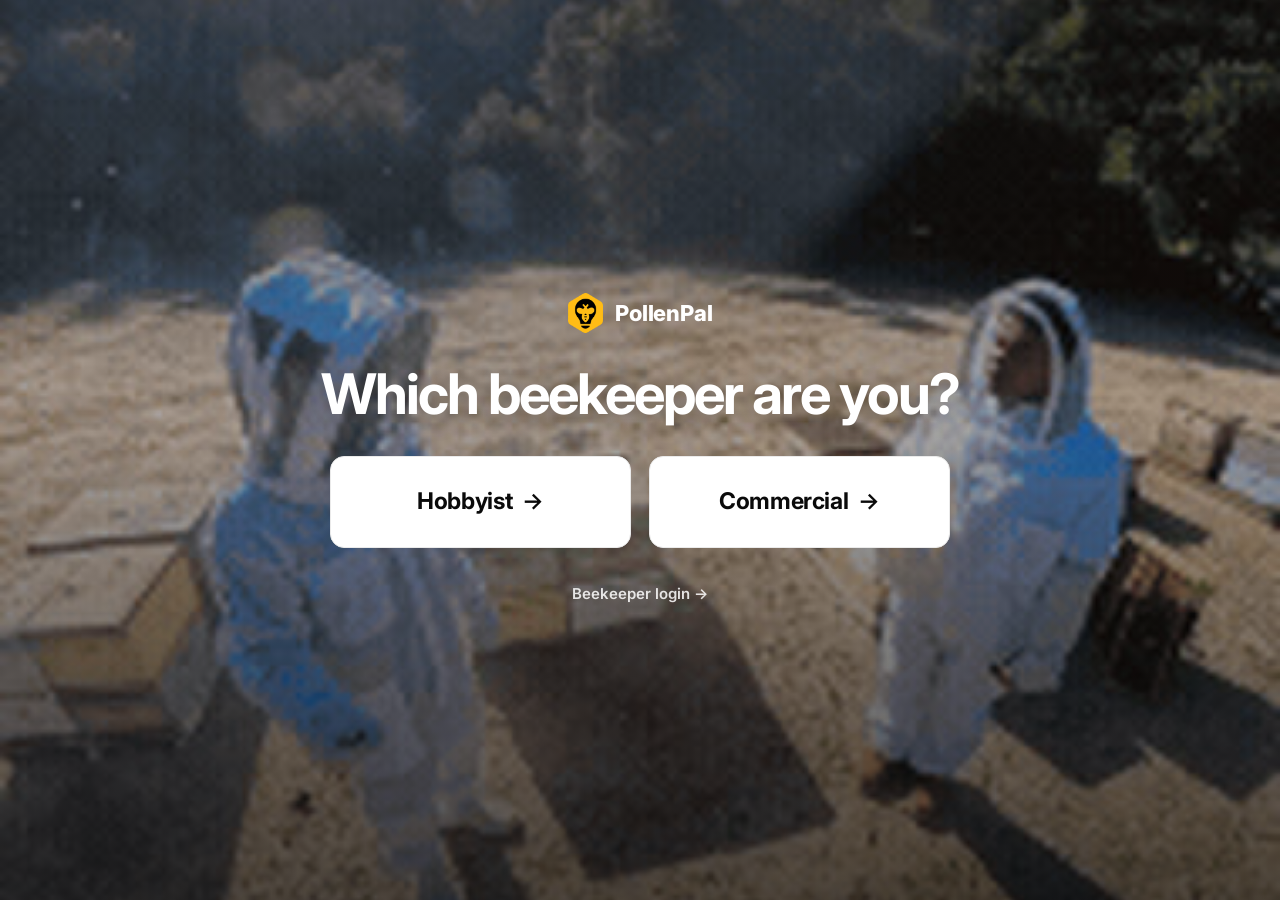
==== index.html @ 344240ad "Gate down to bare choices; commercial messaging pass; real v3 logo Gate (/): doors are now just Hobb" ====
<!DOCTYPE html>
<html lang="en">
<head>
  <meta charset="UTF-8">
  <meta name="viewport" content="width=device-width, initial-scale=1">
  <script>
    // Commercial content moved to /commercial; forward stale deep links.
    (function () {
      var moved = ['problem', 'how', 'advantage', 'traction', 'roadmap', 'founders', 'pilot', 'newsletter'];
      var h = location.hash.replace('#', '');
      if (moved.indexOf(h) !== -1) location.replace('/commercial#' + h);
    })();
  </script>
  <!-- Google Tag Manager -->
  <script>(function(w,d,s,l,i){w[l]=w[l]||[];w[l].push({'gtm.start':
  new Date().getTime(),event:'gtm.js'});var f=d.getElementsByTagName(s)[0],
  j=d.createElement(s),dl=l!='dataLayer'?'&l='+l:'';j.async=true;j.src=
  'https://www.googletagmanager.com/gtm.js?id='+i+dl;f.parentNode.insertBefore(j,f);
  })(window,document,'script','dataLayer','GTM-TK6LX9R4');</script>
  <!-- End Google Tag Manager -->
  <!-- Google Analytics 4 (gtag.js): base install in code; GTM reserved for ad pixels -->
  <script async src="https://www.googletagmanager.com/gtag/js?id=G-2QSK1ZT47P"></script>
  <script>
    window.dataLayer = window.dataLayer || [];
    function gtag(){dataLayer.push(arguments);}
    gtag('js', new Date());
    gtag('config', 'G-2QSK1ZT47P');
  </script>
  <!-- End Google Analytics 4 -->
  <title>PollenPal · Every bee. Every hive. Every day.</title>
  <meta name="description" content="PollenPal builds hive intelligence for beekeepers. AI camera hardware and a full monitoring suite for commercial operations, and a simple inspection app for hobbyists.">
  <meta property="og:title" content="PollenPal · Every bee. Every hive. Every day.">
  <meta property="og:description" content="Hive intelligence for beekeepers. Camera hardware and monitoring for commercial operations, and a simple inspection app for hobbyists.">
  <meta property="og:image" content="/images/hero-poster.jpg">
  <link rel="icon" href="/images/logo-icon.png">
  <link rel="preconnect" href="https://fonts.googleapis.com">
  <link rel="preconnect" href="https://fonts.gstatic.com" crossorigin>
  <link href="https://fonts.googleapis.com/css2?family=Inter:wght@400;500;600;700;800&family=Instrument+Serif&display=swap" rel="stylesheet">
  <link rel="stylesheet" href="/styles.css">
</head>
<body class="gate-page">
<!-- Google Tag Manager (noscript) -->
<noscript><iframe src="https://www.googletagmanager.com/ns.html?id=GTM-TK6LX9R4"
height="0" width="0" style="display:none;visibility:hidden"></iframe></noscript>
<!-- End Google Tag Manager (noscript) -->

<video class="gate-bg" autoplay muted loop playsinline poster="/images/hero-poster.jpg" preload="auto" aria-hidden="true">
  <source src="/images/hero.mp4" type="video/mp4">
</video>
<div class="gate-scrim" aria-hidden="true"></div>

<main class="gate">
  <div class="gate-brand"><img src="/images/logo-icon.png" alt="">PollenPal</div>
  <h1>Which beekeeper are you?</h1>

  <div class="gate-doors">
    <a class="gate-door" href="/hobbyist">Hobbyist <span class="gate-door-arrow">→</span></a>
    <a class="gate-door" href="/commercial">Commercial <span class="gate-door-arrow">→</span></a>
  </div>

  <a class="gate-login" href="https://app.pollenpal.com">Beekeeper login →</a>
</main>

</body>
</html>
---- styles.css ----
/* ============================================================
   PollenPal: shared stylesheet
   Tokens defined once here; reused across every page.
============================================================ */

:root {
  --gold: #E8A43A;
  --gold-dark: #C2851A;
  --cream: #FFECB7;
  --cream-soft: #FFF8E7;
  --ink: #0A0A0A;
  --ink-soft: #3A3A3A;
  --muted: #6B6B6B;
  --line: #EAEAEA;
  --bg: #FFFFFF;
  --success: #1F8A3B;
  --alert: #E04A3A;
  --radius: 8px;
  --radius-lg: 14px;
  --wrap: 1240px;
  --gutter: 32px;
}

*, *::before, *::after { margin: 0; padding: 0; box-sizing: border-box; }

html { scroll-behavior: smooth; -webkit-text-size-adjust: 100%; }

body {
  background: var(--bg);
  color: var(--ink);
  font-family: 'Inter', -apple-system, BlinkMacSystemFont, 'Segoe UI', Roboto, sans-serif;
  font-size: 17px;
  line-height: 1.65;
  -webkit-font-smoothing: antialiased;
  -moz-osx-font-smoothing: grayscale;
  /* Custom bee cursor: stylized stripes + wings, brand palette */
  cursor: url("data:image/svg+xml;utf8,<svg xmlns='http://www.w3.org/2000/svg' width='32' height='32' viewBox='0 0 32 32'><ellipse cx='12.5' cy='10' rx='5.5' ry='3.5' fill='%23ffffff' fill-opacity='0.92' stroke='%230A0A0A' stroke-width='1.2'/><ellipse cx='19.5' cy='10' rx='5.5' ry='3.5' fill='%23ffffff' fill-opacity='0.92' stroke='%230A0A0A' stroke-width='1.2'/><ellipse cx='16' cy='19' rx='8.5' ry='6' fill='%23E8A43A' stroke='%230A0A0A' stroke-width='1.6'/><rect x='12.6' y='13.5' width='1.8' height='11' fill='%230A0A0A'/><rect x='16.1' y='13.5' width='1.8' height='11' fill='%230A0A0A'/><rect x='19.6' y='14.5' width='1.8' height='9' fill='%230A0A0A'/></svg>") 16 18, auto;
}

img, video, svg { max-width: 100%; display: block; }
a { color: inherit; text-decoration: none; }
button { font: inherit; cursor: pointer; }

.wrap { max-width: var(--wrap); margin: 0 auto; padding: 0 var(--gutter); }
.wrap-narrow { max-width: 880px; margin: 0 auto; padding: 0 var(--gutter); }

.section { padding: 120px 0; }
.section-tight { padding: 96px 0; }
/* When a .section directly follows the hero, collapse its top padding
   so the gap between hero and first content section reads as one rhythm
   not two stacked. */
.hero + .section { padding-top: 64px; }
.bg-cream { background: var(--cream-soft); }
.bg-ink { background: var(--ink); color: #fff; }

/* ===== TYPOGRAPHY ===== */
h1, h2, h3, h4 {
  font-family: inherit;
  font-weight: 700;
  letter-spacing: -0.025em;
  line-height: 1.05;
  color: var(--ink);
}
.bg-ink h1, .bg-ink h2, .bg-ink h3, .bg-ink h4 { color: #fff; }

h1 { font-size: clamp(46px, 6.2vw, 88px); line-height: 0.98; letter-spacing: -0.035em; }
h2 { font-size: clamp(32px, 4vw, 56px); }
h3 { font-size: clamp(22px, 2.4vw, 30px); }

.eyebrow {
  display: inline-flex;
  align-items: center;
  gap: 12px;
  font-size: 12px;
  font-weight: 600;
  letter-spacing: 1.8px;
  text-transform: uppercase;
  color: var(--gold-dark);
  margin-bottom: 24px;
}
.eyebrow::before {
  content: "";
  width: 28px;
  height: 1px;
  background: var(--gold);
}
/* .eyebrow is inline-flex so it sits inline next to text by default.
   .eyebrow.center promotes it to a block-level flex container so it
   self-centers regardless of whether the parent has text-align center. */
.eyebrow.center { display: flex; justify-content: center; }
.eyebrow.center::before { display: none; }

.serif-italic {
  font-style: italic;
  font-weight: inherit;
  color: var(--gold-dark);
}

.lede {
  font-size: 19px;
  line-height: 1.55;
  color: var(--ink-soft);
  max-width: 640px;
}
.lede.center { margin-left: auto; margin-right: auto; text-align: center; }

.muted { color: var(--muted); }
.label-sm {
  font-size: 11px;
  font-weight: 600;
  letter-spacing: 1.4px;
  text-transform: uppercase;
  color: var(--muted);
}

/* ===== BUTTONS ===== */
.btn {
  display: inline-flex;
  align-items: center;
  gap: 8px;
  padding: 15px 28px;
  font-size: 15px;
  font-weight: 600;
  border-radius: var(--radius);
  border: 1px solid transparent;
  transition: all 0.2s ease;
  white-space: nowrap;
}
.btn-primary { background: var(--ink); color: #fff; border-color: var(--ink); }
.btn-primary:hover { background: var(--gold-dark); border-color: var(--gold-dark); transform: translateY(-1px); }
.btn-secondary { background: transparent; color: var(--ink); border-color: var(--line); }
.btn-secondary:hover { border-color: var(--ink); }
.btn-gold { background: var(--gold-dark); color: #fff; border-color: var(--gold-dark); }
.btn-gold:hover { background: var(--ink); border-color: var(--ink); }

/* ===== HEADER ===== */
.site-header {
  position: sticky;
  top: 0;
  z-index: 100;
  background: rgba(255,255,255,0.92);
  backdrop-filter: saturate(150%) blur(10px);
  border-bottom: 1px solid var(--line);
}
.site-header .nav {
  display: flex;
  align-items: center;
  padding: 18px 0;
}
.nav-logo { margin-right: auto; }
.nav-logo img { height: 32px; }
.nav-links {
  display: flex;
  gap: 36px;
  font-size: 14px;
  font-weight: 500;
  color: var(--ink-soft);
  margin-right: 24px;
}
.nav-links a:hover { color: var(--ink); }
.nav-links a.current { color: var(--ink); font-weight: 600; }
.nav-cta {
  font-size: 13px;
  font-weight: 600;
  padding: 10px 20px;
  border-radius: var(--radius);
  background: var(--ink);
  color: #fff;
  border: 1px solid var(--ink);
  transition: background 0.2s;
}
.nav-cta:hover { background: var(--gold-dark); border-color: var(--gold-dark); }
.nav-toggle {
  display: none;
  background: none;
  border: none;
  font-size: 22px;
  color: var(--ink);
}

/* ===== FOOTER ===== */
.site-footer {
  background: var(--ink);
  color: #fff;
  padding: 72px 0 32px;
}
.site-footer .footer-grid {
  display: grid;
  grid-template-columns: 1.5fr repeat(3, 1fr);
  gap: 48px;
  align-items: start;
  margin-bottom: 56px;
}
.site-footer .footer-brand .footer-wordmark {
  display: inline-flex;
  align-items: center;
  gap: 10px;
  font-size: 22px;
  font-weight: 700;
  color: #fff;
  letter-spacing: -0.02em;
  margin-bottom: 16px;
}
.site-footer .footer-brand .footer-wordmark img {
  height: 28px;
  width: auto;
}
.site-footer .footer-brand p { color: rgba(255,255,255,0.65); font-size: 14px; max-width: 280px; }
.site-footer h4 {
  color: #fff;
  font-size: 12px;
  font-weight: 600;
  text-transform: uppercase;
  letter-spacing: 1.4px;
  margin-bottom: 18px;
}
.site-footer ul { list-style: none; }
.site-footer ul li { margin-bottom: 10px; }
.site-footer ul a { font-size: 14px; color: rgba(255,255,255,0.7); transition: color 0.2s; }
.site-footer ul a:hover { color: var(--gold); }
.site-footer .footer-bottom {
  border-top: 1px solid rgba(255,255,255,0.1);
  padding-top: 24px;
  font-size: 13px;
  color: rgba(255,255,255,0.5);
}

/* ===== FOOTER NEWSLETTER BAND ===== */
.footer-newsletter {
  display: grid;
  grid-template-columns: 1fr 1fr;
  gap: 64px;
  align-items: center;
  padding-bottom: 48px;
  margin-bottom: 48px;
  border-bottom: 1px solid rgba(255,255,255,0.1);
}
.footer-newsletter h3 {
  color: #fff;
  font-size: 26px;
  font-weight: 700;
  letter-spacing: -0.02em;
  margin-bottom: 8px;
}
.footer-newsletter p {
  color: rgba(255,255,255,0.7);
  font-size: 14px;
  max-width: 420px;
  line-height: 1.55;
}
.newsletter-form { display: flex; gap: 8px; flex-wrap: wrap; }
.newsletter-form input {
  flex: 1 1 180px;
  min-width: 0;
  padding: 12px 14px;
  border-radius: var(--radius);
  border: 1px solid rgba(255,255,255,0.18);
  background: rgba(255,255,255,0.06);
  color: #fff;
  font-family: inherit;
  font-size: 14px;
}
.newsletter-form input::placeholder { color: rgba(255,255,255,0.45); }
.newsletter-form input:focus {
  outline: none;
  border-color: var(--gold);
  background: rgba(255,255,255,0.10);
}
.newsletter-form button {
  padding: 12px 18px;
  border-radius: var(--radius);
  background: var(--gold);
  color: var(--ink);
  border: 1px solid var(--gold);
  font-family: inherit;
  font-size: 14px;
  font-weight: 600;
  cursor: pointer;
  transition: background 0.2s, border-color 0.2s, color 0.2s;
  white-space: nowrap;
}
.newsletter-form button:hover {
  background: var(--gold-dark);
  border-color: var(--gold-dark);
  color: #fff;
}
.newsletter-success { color: #fff; }
.newsletter-success h3 {
  color: var(--gold);
  font-size: 22px;
  margin-bottom: 8px;
}
.newsletter-success p {
  color: rgba(255,255,255,0.78);
  font-size: 15px;
  max-width: 420px;
}

/* Accessible-only label utility (visually hidden, screen-reader visible) */
.visually-hidden {
  position: absolute !important;
  width: 1px; height: 1px;
  padding: 0; margin: -1px;
  overflow: hidden;
  clip: rect(0,0,0,0);
  white-space: nowrap;
  border: 0;
}

/* Secondary nav CTA: outlined variant of .nav-cta. Visually matches
   .nav-cta-login; difference is this one hides on mobile to save space. */
.nav-cta-ghost {
  background: transparent;
  color: var(--ink-soft);
  border-color: var(--line);
  margin-right: 8px;
}
.nav-cta-ghost:hover {
  background: var(--cream-soft);
  color: var(--ink);
  border-color: var(--ink);
}

/* Beekeeper login: outlined variant, stays visible on mobile (unlike .nav-cta-ghost) */
.nav-cta-login {
  background: transparent;
  color: var(--ink-soft);
  border-color: var(--line);
  margin-right: 8px;
}
.nav-cta-login:hover {
  background: var(--cream-soft);
  color: var(--ink);
  border-color: var(--ink);
}
@media (max-width: 600px) {
  .nav-cta-login {
    padding: 9px 12px;
    font-size: 12px;
    margin-right: 6px;
  }
}

/* ===== STAT/METRIC PRIMITIVES ===== */
.proof-row {
  display: flex;
  gap: 36px;
  padding-top: 32px;
  border-top: 1px solid var(--line);
}
.proof-item { display: flex; flex-direction: column; }
.proof-num { font-size: 26px; font-weight: 700; color: var(--ink); letter-spacing: -0.02em; }
.proof-label { font-size: 12px; color: var(--muted); margin-top: 2px; }

.stat-strip {
  display: grid;
  grid-template-columns: repeat(4, 1fr);
  gap: 16px;
  max-width: 920px;
  margin: 0 auto;
}
.stat-strip .stat {
  border: 1px solid var(--line);
  border-radius: var(--radius);
  padding: 24px 18px;
  text-align: center;
}
.stat-strip .stat-num { font-size: 28px; font-weight: 700; color: var(--gold-dark); letter-spacing: -0.02em; }
.stat-strip .stat-label { font-size: 12px; color: var(--muted); margin-top: 6px; line-height: 1.4; }

/* ===== SKIP LINK + A11Y ===== */
.skip-link {
  position: absolute;
  left: -9999px;
  top: 0;
  background: var(--ink);
  color: #fff;
  padding: 12px 18px;
  z-index: 200;
}
.skip-link:focus { left: 8px; top: 8px; }

@media (prefers-reduced-motion: reduce) {
  *, *::before, *::after { animation: none !important; transition: none !important; }
  html { scroll-behavior: auto; }
}

/* ===== RESPONSIVE BASE ===== */
@media (max-width: 960px) {
  .section { padding: 72px 0; }
  .section-tight { padding: 56px 0; }
  .nav-links { display: none; }
  /* Push the hamburger to the right edge of the header so it sits
     next to the CTA button instead of floating in the middle. */
  .nav-toggle { display: block; margin-right: 12px; }
  .nav-toggle.open + .nav-links {
    display: flex;
    flex-direction: column;
    position: absolute;
    top: 100%;
    left: 0;
    right: 0;
    background: #fff;
    border-bottom: 1px solid var(--line);
    padding: 24px var(--gutter);
    gap: 16px;
  }
  .stat-strip { grid-template-columns: repeat(2, 1fr); }
  .site-footer .footer-grid { grid-template-columns: 1fr 1fr; gap: 32px; }
  .nav-cta-ghost { display: none; }
  .footer-newsletter { grid-template-columns: 1fr; gap: 24px; padding-bottom: 36px; margin-bottom: 36px; }
  .footer-newsletter h3 { font-size: 22px; }
}
@media (max-width: 600px) {
  :root { --gutter: 20px; }
  .stat-strip { grid-template-columns: 1fr; }
  .site-footer .footer-grid { grid-template-columns: 1fr; }
  /* Force 3 equal columns so the proof items don't wrap to a 2 + 1
     awkward grid. The numbers and labels are short enough to fit. */
  .proof-row {
    display: grid;
    grid-template-columns: repeat(3, 1fr);
    gap: 14px;
  }
  .proof-num { font-size: 22px; }
  .proof-label { font-size: 11px; line-height: 1.35; }
}

/* ===== BACKED BY STRIP ===== */
.backed-strip {
  background: var(--cream-soft);
  border-top: 1px solid var(--line);
  border-bottom: 1px solid var(--line);
  padding: 24px 0;
}
.backed-strip .wrap {
  display: flex;
  align-items: center;
  gap: 28px;
  flex-wrap: wrap;
}
.backed-strip .label-sm { color: var(--ink-soft); font-weight: 700; }
.backed-strip .brands {
  display: flex;
  gap: 28px;
  font-size: 13px;
  font-weight: 600;
  color: var(--ink-soft);
  letter-spacing: 0.3px;
  flex-wrap: wrap;
}
.backed-strip .brands span.dot { color: var(--gold); }

/* ===== PROBLEM SECTION ===== */
.problem h2 { max-width: 900px; margin: 0 auto 28px; text-align: center; }
.problem .lede { margin: 0 auto 64px; text-align: center; }
.problem-cards {
  display: grid;
  grid-template-columns: 1fr 1fr;
  gap: 24px;
  margin-bottom: 48px;
}
.problem-card {
  background: var(--cream-soft);
  border-left: 3px solid var(--gold-dark);
  padding: 32px;
  border-radius: 0 var(--radius) var(--radius) 0;
}
.problem-card h3 { margin-bottom: 12px; }
.problem-card p { color: var(--ink-soft); font-size: 16px; }
.stat-bar {
  background: var(--ink);
  color: #fff;
  padding: 32px;
  border-radius: var(--radius);
  text-align: center;
  font-size: 19px;
  font-weight: 500;
}
.stat-bar .num { color: var(--gold); font-size: 28px; font-weight: 700; }
@media (max-width: 720px) {
  .problem-cards { grid-template-columns: 1fr; }
}

/* ===== HOW IT WORKS ===== */
.how h2 { text-align: center; max-width: 800px; margin: 0 auto 24px; }
.how .lede { margin: 0 auto 64px; text-align: center; }
.how-grid {
  display: grid;
  grid-template-columns: repeat(3, 1fr);
  gap: 32px;
}
.step {
  background: #fff;
  border: 1px solid var(--line);
  border-radius: var(--radius);
  overflow: hidden;
  display: flex;
  flex-direction: column;
}
.step-img {
  width: 100%;
  height: 240px;
  object-fit: cover;
  background: var(--cream-soft);
}
/* Step 3's product recording has its page heading at the left edge; anchor
   left so the hive title survives the fixed-height cover crop. */
.step-img.step-img--anchor-left { object-position: left center; }
.step-body { padding: 28px; }
.step-num {
  font-family: 'Inter', sans-serif;
  font-size: 13px;
  font-weight: 700;
  color: var(--gold-dark);
  letter-spacing: 1.5px;
  margin-bottom: 12px;
}
.step h3 { margin-bottom: 12px; font-size: 22px; }
.step p { color: var(--ink-soft); font-size: 15px; line-height: 1.6; }
@media (max-width: 900px) {
  .how-grid { grid-template-columns: 1fr; }
  .step-img { height: 200px; }
}

/* ===== WHY POLLENPAL ===== */
.advantage h2 { text-align: center; max-width: 900px; margin: 0 auto 28px; }
.advantage .lede { margin: 0 auto 72px; text-align: center; }
.advantage-grid {
  display: grid;
  grid-template-columns: repeat(3, 1fr);
  gap: 28px;
}
.adv-card {
  border: 1px solid var(--line);
  border-radius: var(--radius);
  padding: 36px 30px;
  background: #fff;
  display: flex;
  flex-direction: column;
}
.adv-num {
  display: inline-block;
  width: 36px;
  height: 36px;
  line-height: 36px;
  text-align: center;
  background: var(--cream);
  color: var(--gold-dark);
  border-radius: 50%;
  font-size: 14px;
  font-weight: 700;
  margin-bottom: 20px;
}
.adv-card h3 { font-size: 22px; margin-bottom: 14px; line-height: 1.2; }
.adv-card p { color: var(--ink-soft); font-size: 15px; line-height: 1.65; }
.adv-card p .data-quote {
  display: block;
  margin-top: 16px;
  padding-top: 16px;
  border-top: 1px solid var(--line);
  font-family: 'Instrument Serif', serif;
  font-style: italic;
  font-size: 16px;
  color: var(--gold-dark);
  line-height: 1.45;
}
@media (max-width: 960px) {
  .advantage-grid { grid-template-columns: 1fr; }
}

/* ===== TRACTION ===== */
.traction h2 { text-align: center; margin-bottom: 24px; }
.traction .lede { margin: 0 auto 56px; text-align: center; }

/* ===== ROADMAP ===== */
.roadmap h2 { text-align: center; margin: 0 auto 24px; max-width: 900px; }
.roadmap .lede { margin: 0 auto 64px; text-align: center; }
.timeline {
  display: grid;
  grid-template-columns: repeat(3, 1fr);
  gap: 32px;
  position: relative;
}
.timeline::before {
  content: "";
  position: absolute;
  top: 24px;
  left: 8%;
  right: 8%;
  height: 2px;
  background: var(--line);
  z-index: 0;
}
.timeline::after {
  content: "";
  position: absolute;
  top: 24px;
  left: 8%;
  width: calc(66% - 8%);
  height: 2px;
  background: var(--gold);
  z-index: 1;
}
.tl-stage { position: relative; z-index: 2; text-align: center; padding-top: 0; }
.tl-dot {
  width: 18px;
  height: 18px;
  border-radius: 50%;
  background: var(--gold);
  border: 4px solid var(--cream-soft);
  margin: 16px auto 24px;
  box-shadow: 0 0 0 2px var(--gold-dark);
}
.tl-stage:nth-child(3) .tl-dot { background: #fff; box-shadow: 0 0 0 2px var(--line); }
.tl-pill {
  display: inline-block;
  font-size: 11px;
  font-weight: 700;
  letter-spacing: 1.2px;
  text-transform: uppercase;
  padding: 4px 12px;
  border-radius: 100px;
  margin-bottom: 14px;
}
.tl-stage:nth-child(1) .tl-pill { background: var(--gold); color: var(--ink); }
.tl-stage:nth-child(2) .tl-pill { background: var(--gold); color: var(--ink); }
.tl-stage:nth-child(3) .tl-pill { background: #f2f2f2; color: var(--muted); }
.tl-year { font-size: 13px; color: var(--muted); font-weight: 600; margin-bottom: 6px; letter-spacing: 0.5px; }
.tl-stage h3 { font-size: 20px; margin-bottom: 10px; }
.tl-stage p { color: var(--ink-soft); font-size: 14px; line-height: 1.55; max-width: 280px; margin: 0 auto; }
@media (max-width: 900px) {
  .timeline { grid-template-columns: 1fr; gap: 40px; }
  .timeline::before, .timeline::after { display: none; }
}

/* ===== FOUNDERS NARRATIVE ===== */
.founders { padding: 140px 0; }
.founders .wrap-narrow { text-align: center; }
.founders h2 {
  font-size: clamp(34px, 4.4vw, 60px);
  max-width: 760px;
  margin: 0 auto 56px;
}
.founders-photos {
  display: flex;
  justify-content: center;
  gap: 32px;
  margin-bottom: 64px;
}
.founders-photos figure { text-align: center; }
.founders-photos img {
  width: 220px;
  height: 280px;
  object-fit: cover;
  object-position: center top;
  border-radius: var(--radius-lg);
  border: 1px solid var(--line);
}
.founders-photos figcaption {
  margin-top: 14px;
  font-size: 13px;
  font-weight: 600;
  color: var(--ink);
}
.founders-photos figcaption .role {
  display: block;
  color: var(--muted);
  font-weight: 500;
  margin-top: 2px;
  font-size: 12px;
}
.founder-story {
  text-align: left;
  font-size: 18px;
  line-height: 1.75;
  color: var(--ink-soft);
  max-width: 720px;
  margin: 0 auto;
}
.founder-story p { margin-bottom: 24px; }
.founder-story p:first-child::first-letter {
  font-family: 'Instrument Serif', serif;
  font-style: italic;
  font-size: 76px;
  line-height: 1;
  float: left;
  padding: 8px 12px 0 0;
  color: var(--gold-dark);
}
.founder-story strong { color: var(--ink); font-weight: 600; }
.founder-story em {
  font-style: italic;
  color: var(--gold-dark);
}
.founder-footnote {
  margin-top: 56px;
  text-align: center;
  font-size: 14px;
  color: var(--muted);
}
@media (max-width: 720px) {
  .founders { padding: 80px 0; }
  .founders-photos { gap: 18px; }
  .founders-photos img { width: 140px; height: 170px; }
  .founder-story { font-size: 17px; }
}

/* ===== TESTIMONIAL BAND ===== */
.testimonial {
  position: relative;
  padding: 140px 0;
  background: var(--ink) url('/images/wendy-ventura.jpg') center/cover no-repeat;
}
.testimonial::before {
  content: "";
  position: absolute;
  inset: 0;
  background: linear-gradient(180deg, rgba(10,10,10,0.55) 0%, rgba(10,10,10,0.78) 100%);
}
.testimonial .wrap { position: relative; text-align: center; }
.testimonial blockquote {
  font-family: 'Instrument Serif', 'Times New Roman', serif;
  font-size: clamp(28px, 4.2vw, 52px);
  font-style: italic;
  font-weight: 400;
  line-height: 1.2;
  color: #fff;
  max-width: 920px;
  margin: 0 auto 32px;
  letter-spacing: -0.01em;
}
.testimonial cite {
  display: block;
  font-style: normal;
  font-family: 'Inter', sans-serif;
  font-size: 14px;
  font-weight: 500;
  letter-spacing: 1.2px;
  text-transform: uppercase;
  color: var(--gold);
}
@media (max-width: 720px) {
  .testimonial { padding: 96px 0; }
}

/* ===== PILOT CTA ===== */
.pilot { background: var(--ink); padding: 120px 0; }
.pilot .wrap { text-align: center; max-width: 720px; }
.pilot .eyebrow { color: var(--gold); }
.pilot .eyebrow::before { background: var(--gold); }
.pilot h2 { color: #fff; margin-bottom: 20px; }
.pilot .lede { color: rgba(255,255,255,0.78); margin: 0 auto 48px; }
.form-card {
  background: #fff;
  border-radius: var(--radius-lg);
  padding: 40px;
  text-align: left;
  max-width: 560px;
  margin: 0 auto;
}
.form-row { margin-bottom: 18px; }
.form-row.two { display: grid; grid-template-columns: 1fr 1fr; gap: 14px; }
.form-row label {
  display: block;
  font-size: 12px;
  font-weight: 600;
  color: var(--ink);
  margin-bottom: 6px;
  letter-spacing: 0.3px;
}
.form-row input,
.form-row textarea {
  width: 100%;
  padding: 12px 14px;
  border: 1px solid var(--line);
  border-radius: var(--radius);
  font-family: inherit;
  font-size: 15px;
  color: var(--ink);
  background: #fff;
  transition: border-color 0.2s;
}
.form-row input:focus,
.form-row textarea:focus {
  outline: none;
  border-color: var(--gold-dark);
}
.form-row textarea { resize: vertical; min-height: 90px; }
.form-row input[type="radio"] {
  width: auto;
  padding: 0;
  margin: 0 10px 0 0;
  border: none;
  flex-shrink: 0;
  accent-color: var(--gold-dark);
}
.form-row .radio-group {
  display: flex;
  flex-direction: column;
  gap: 10px;
  margin-top: 2px;
}
.form-row .radio-option {
  display: flex;
  align-items: center;
  margin-bottom: 0;
  padding: 10px 14px;
  border: 1px solid var(--line);
  border-radius: var(--radius);
  background: #fff;
  font-size: 14px;
  font-weight: 500;
  letter-spacing: 0;
  cursor: pointer;
  transition: border-color 0.2s, background 0.2s;
}
.form-row .radio-option:hover { border-color: var(--gold-dark); }
.form-row .radio-option:has(input:checked) {
  border-color: var(--gold-dark);
  background: var(--cream-soft, #fff8eb);
}
.form-card button {
  width: 100%;
  margin-top: 8px;
  padding: 16px;
  background: var(--gold-dark);
  color: #fff;
  border: none;
  border-radius: var(--radius);
  font-size: 15px;
  font-weight: 600;
  cursor: pointer;
  transition: background 0.2s;
}
.form-card button:hover { background: var(--ink); }
.form-success {
  text-align: center;
  padding: 32px 16px;
  color: var(--ink);
}
.form-success h3 { color: var(--gold-dark); margin-bottom: 12px; }
@media (max-width: 600px) {
  .form-row.two { grid-template-columns: 1fr; }
  .form-card { padding: 28px; }
}

/* ===== INVESTOR-PAGE ONLY ===== */

/* Financial impact table */
.impact-table {
  max-width: 760px;
  margin: 0 auto;
  background: #fff;
  border: 1px solid var(--line);
  border-radius: var(--radius);
  overflow: hidden;
}
.impact-table table { width: 100%; border-collapse: collapse; }
.impact-table th, .impact-table td { padding: 16px 22px; text-align: left; font-size: 15px; }
.impact-table thead th { background: var(--ink); color: #fff; font-size: 13px; font-weight: 600; letter-spacing: 0.5px; }
.impact-table tbody td { border-bottom: 1px solid var(--line); color: var(--ink-soft); }
.impact-table tbody tr:last-child td { border-bottom: none; }
.impact-table tbody tr.highlight td {
  background: var(--cream);
  font-weight: 700;
  color: var(--ink);
  font-size: 17px;
}
.impact-note {
  text-align: center;
  font-size: 12px;
  color: var(--muted);
  margin-top: 16px;
  font-style: italic;
}
.data-callout {
  max-width: 760px;
  margin: 32px auto 0;
  padding: 24px 28px;
  background: var(--cream-soft);
  border-left: 3px solid var(--gold);
  border-radius: 0 var(--radius) var(--radius) 0;
  font-family: 'Instrument Serif', serif;
  font-style: italic;
  font-size: 19px;
  line-height: 1.45;
  color: var(--gold-dark);
}

/* Competitive quadrant */
.quadrant {
  max-width: 720px;
  margin: 0 auto;
  position: relative;
  aspect-ratio: 1 / 1;
}
.quadrant svg { width: 100%; height: 100%; }
.quadrant .axis-label {
  font-family: 'Inter', sans-serif;
  font-size: 12px;
  font-weight: 600;
  fill: var(--muted);
  letter-spacing: 0.5px;
  text-transform: uppercase;
}
.quadrant .competitor {
  font-family: 'Inter', sans-serif;
  font-size: 13px;
  font-weight: 600;
  fill: var(--ink);
}
.quadrant .pollenpal-marker { fill: var(--gold); stroke: var(--ink); stroke-width: 2; }
.quadrant .competitor-marker { fill: #fff; stroke: var(--muted); stroke-width: 1.5; }

/* TAM / SAM / SOM */
.market {
  display: flex;
  justify-content: center;
  align-items: center;
  gap: 56px;
  flex-wrap: wrap;
  margin-top: 32px;
}
.market-ring { text-align: center; max-width: 220px; }
.market-circle {
  border-radius: 50%;
  display: flex;
  flex-direction: column;
  align-items: center;
  justify-content: center;
  margin: 0 auto 16px;
  color: var(--ink);
  border: 2px solid var(--ink);
}
.market-circle.tam { width: 220px; height: 220px; background: var(--cream); }
.market-circle.sam { width: 180px; height: 180px; background: var(--gold); }
.market-circle.som { width: 140px; height: 140px; background: var(--gold-dark); color: #fff; }
.market-circle .mc-num { font-size: 28px; font-weight: 700; letter-spacing: -0.02em; }
.market-circle .mc-label { font-size: 12px; letter-spacing: 1.4px; font-weight: 600; }
.market-ring h4 { font-size: 16px; margin-bottom: 6px; }
.market-ring p { font-size: 13px; color: var(--muted); line-height: 1.5; }
@media (max-width: 720px) {
  .market { gap: 32px; }
}

/* Partnerships */
.partnerships-grid {
  display: grid;
  grid-template-columns: 1fr 1fr;
  gap: 24px;
  max-width: 880px;
  margin: 0 auto;
}
.partnership-card {
  border: 1px solid var(--line);
  border-radius: var(--radius);
  padding: 32px;
  background: #fff;
}
.partnership-card h3 { font-size: 20px; margin-bottom: 12px; }
.partnership-card p { color: var(--ink-soft); font-size: 15px; line-height: 1.6; }
@media (max-width: 720px) { .partnerships-grid { grid-template-columns: 1fr; } }

/* Team grid */
.team-grid {
  display: grid;
  grid-template-columns: 1fr 1fr;
  gap: 24px;
  max-width: 880px;
  margin: 0 auto 32px;
}
.team-card {
  border: 1px solid var(--line);
  border-radius: var(--radius);
  padding: 28px;
  background: #fff;
}
.team-card h3 { font-size: 18px; margin-bottom: 4px; }
.team-card .role { font-size: 12px; font-weight: 600; color: var(--gold-dark); letter-spacing: 0.5px; text-transform: uppercase; margin-bottom: 12px; }
.team-card p { color: var(--ink-soft); font-size: 14px; line-height: 1.55; }
@media (max-width: 720px) { .team-grid { grid-template-columns: 1fr; } }

/* ===== INLINE QUOTE (problem section evidence) ===== */
.inline-quote {
  max-width: 720px;
  margin: 36px auto 36px;
  text-align: center;
  padding: 0 24px;
}
.inline-quote p {
  font-family: 'Instrument Serif', 'Times New Roman', serif;
  font-style: italic;
  font-size: clamp(22px, 2.6vw, 30px);
  line-height: 1.3;
  color: var(--ink);
  margin-bottom: 14px;
}
.inline-quote cite {
  font-style: normal;
  font-size: 12px;
  font-weight: 600;
  letter-spacing: 1.2px;
  text-transform: uppercase;
  color: var(--gold-dark);
}

/* ============================================================
   INVESTOR MEMO (long-form /investors page)
   Components below ONLY apply on body.memo-body
============================================================ */

.memo-body { background: var(--bg); }

/* ----- Confidential banner ----- */
.conf-banner {
  background: var(--ink);
  color: #fff;
  padding: 10px 0;
  font-size: 11px;
  font-weight: 600;
  letter-spacing: 1.4px;
  position: sticky;
  top: 72px;
  z-index: 90;
}
.conf-banner .wrap { display: flex; align-items: center; gap: 10px; }
.conf-dot {
  display: inline-block;
  width: 8px; height: 8px;
  border-radius: 50%;
  background: var(--gold);
  flex-shrink: 0;
}

/* ----- Memo shell: TOC + main side-by-side ----- */
.memo-shell {
  max-width: var(--wrap);
  margin: 0 auto;
  padding: 56px var(--gutter) 96px;
  display: grid;
  grid-template-columns: 280px 1fr;
  gap: 64px;
  align-items: start;
}

/* ----- Sticky TOC rail ----- */
.toc-rail {
  position: sticky;
  top: 120px;
  align-self: start;
  border-left: 1px solid var(--line);
  padding-left: 24px;
}
.toc-progress {
  position: absolute;
  left: -1px;
  top: 0;
  width: 1px;
  height: 100%;
  background: var(--gold-dark);
  transform: scaleY(0);
  transform-origin: top;
  transition: transform 0.1s linear;
}
.toc-list {
  list-style: none;
  margin: 0;
  padding: 0;
  font-size: 13px;
  font-weight: 500;
  line-height: 1.5;
}
.toc-list li { margin-bottom: 14px; }
.toc-list a {
  display: flex;
  gap: 12px;
  align-items: baseline;
  color: var(--muted);
  padding: 4px 0;
  border-left: 3px solid transparent;
  margin-left: -27px;
  padding-left: 24px;
  transition: color 0.15s, border-color 0.15s;
}
.toc-list a:hover { color: var(--ink-soft); }
.toc-list a.active {
  color: var(--ink);
  border-left-color: var(--gold-dark);
  font-weight: 700;
}
.toc-num {
  font-variant-numeric: tabular-nums;
  font-weight: 700;
  color: var(--gold-dark);
  font-size: 11px;
  letter-spacing: 1px;
  flex-shrink: 0;
}

/* ----- Mobile TOC dropdown ----- */
.toc-mobile-toggle {
  display: none;
  position: sticky;
  top: 110px;
  z-index: 80;
  width: 100%;
  background: var(--bg);
  border: none;
  border-bottom: 1px solid var(--line);
  padding: 14px var(--gutter);
  font-weight: 600;
  font-size: 14px;
  text-align: left;
  cursor: pointer;
}
.toc-mobile-list {
  display: none;
  list-style: none;
  margin: 0;
  padding: 0;
  background: var(--bg);
  border-bottom: 1px solid var(--line);
  position: sticky;
  top: 152px;
  z-index: 79;
  max-height: 60vh;
  overflow-y: auto;
}
.toc-mobile-list li { border-top: 1px solid var(--line); }
.toc-mobile-list li:first-child { border-top: 0; }
.toc-mobile-list a {
  display: block;
  padding: 12px var(--gutter);
  font-size: 14px;
  color: var(--ink-soft);
}
.toc-mobile-list.open { display: block; }

/* ----- Main column ----- */
.memo-main { max-width: 760px; }
.memo-main > section { padding: 64px 0; border-top: 1px solid var(--line); }
.memo-main > section:first-of-type { padding-top: 0; border-top: 0; }

/* ----- Eyebrow numeral pattern ----- */
.memo-eyebrow {
  display: flex;
  align-items: center;
  gap: 14px;
  font-size: 12px;
  font-weight: 700;
  letter-spacing: 1.8px;
  text-transform: uppercase;
  color: var(--gold-dark);
  margin-bottom: 24px;
  font-variant-numeric: tabular-nums;
}
.memo-eyebrow::before {
  content: "";
  width: 24px;
  height: 1px;
  background: var(--gold-dark);
}

/* ----- Thesis lead (one-sentence section opener) ----- */
.thesis-lead {
  font-size: 21px;
  line-height: 1.45;
  font-weight: 600;
  color: var(--ink);
  border-left: 3px solid var(--gold-dark);
  padding-left: 20px;
  margin: 0 0 32px;
  max-width: 680px;
}

/* ----- Section h2 (smaller than landing-page h2) ----- */
.memo-main h2 {
  font-size: clamp(28px, 3.2vw, 40px);
  margin-bottom: 16px;
}
.memo-main h3 {
  font-size: 18px;
  font-weight: 700;
  margin: 32px 0 12px;
}
.memo-main p { margin-bottom: 18px; max-width: 680px; }
.memo-main p:last-child { margin-bottom: 0; }

/* ----- Cross-link styling ----- */
.xref {
  color: var(--gold-dark);
  border-bottom: 1px dotted rgba(194, 133, 26, 0.35);
  transition: border-color 0.15s;
}
.xref:hover { border-bottom-color: var(--gold-dark); }

/* ----- Footnote markers + endnote list ----- */
sup.fn-ref {
  font-size: 11px;
  vertical-align: super;
  line-height: 0;
}
sup.fn-ref a { color: var(--gold-dark); font-weight: 600; }
sup.fn-ref a:hover { text-decoration: underline; }

.footnote-list {
  list-style: none;
  margin: 32px 0 0;
  padding: 16px 0 0;
  border-top: 1px solid var(--line);
  font-size: 13px;
  line-height: 1.55;
  color: var(--muted);
  font-style: italic;
}
.footnote-list li { margin-bottom: 6px; max-width: 680px; }
.footnote-list li:target {
  background: var(--cream-soft);
  font-style: normal;
}
.footnote-list a { color: var(--gold-dark); font-style: normal; }

/* ----- Responsive ----- */
@media (max-width: 1100px) {
  .memo-shell {
    grid-template-columns: 1fr;
    gap: 0;
    padding-top: 24px;
  }
  .toc-rail { display: none; }
  .toc-mobile-toggle { display: block; }
}
@media (max-width: 600px) {
  .memo-main > section { padding: 48px 0; }
  .thesis-lead { font-size: 18px; padding-left: 16px; }
}

/* ----- Stat callout grid + cards ----- */
.stat-grid {
  display: grid;
  grid-template-columns: repeat(auto-fit, minmax(180px, 1fr));
  gap: 16px;
  margin: 32px 0;
}
.stat-callout {
  border: 1px solid var(--line);
  border-radius: var(--radius);
  padding: 24px;
  background: var(--bg);
}
.stat-callout .stat-num {
  font-size: 36px;
  font-weight: 800;
  line-height: 1;
  letter-spacing: -0.02em;
  color: var(--ink);
  font-variant-numeric: tabular-nums;
}
.stat-callout .stat-rule {
  width: 32px;
  height: 2px;
  background: var(--gold-dark);
  margin: 12px 0 10px;
}
.stat-callout .stat-label {
  font-size: 13px;
  font-weight: 500;
  color: var(--muted);
  line-height: 1.4;
}

/* ----- Pull quote (Instrument Serif italic, used sparingly) ----- */
.pull-quote {
  margin: 40px 0;
  padding: 32px 40px;
  border-left: 3px solid var(--gold-dark);
  background: var(--cream-soft);
  border-radius: 0 var(--radius) var(--radius) 0;
}
.pull-quote blockquote {
  font-family: 'Instrument Serif', Georgia, serif;
  font-style: italic;
  font-size: clamp(22px, 2.6vw, 30px);
  line-height: 1.3;
  color: var(--ink);
  margin: 0 0 12px;
}
.pull-quote cite {
  font-style: normal;
  font-size: 13px;
  font-weight: 600;
  color: var(--muted);
  letter-spacing: 0.4px;
}

/* ----- Memo table ----- */
.memo-table-wrap {
  margin: 24px 0;
  overflow-x: auto;
  -webkit-overflow-scrolling: touch;
}
.memo-table {
  width: 100%;
  border-collapse: collapse;
  font-size: 14px;
  font-variant-numeric: tabular-nums;
}
.memo-table th, .memo-table td {
  padding: 12px 16px;
  text-align: left;
  border-bottom: 1px solid var(--line);
  vertical-align: top;
}
.memo-table th {
  font-weight: 700;
  font-size: 12px;
  letter-spacing: 1.2px;
  text-transform: uppercase;
  color: var(--muted);
  border-bottom: 2px solid var(--ink);
}
.memo-table td:first-child { font-weight: 600; color: var(--ink-soft); }
.memo-table tr.total td {
  border-top: 1px solid var(--ink);
  font-weight: 700;
  color: var(--ink);
}
.memo-table tr.highlight td {
  background: var(--cream-soft);
  font-weight: 700;
  color: var(--ink);
}
.memo-table .num { text-align: right; font-variant-numeric: tabular-nums; }

/* ----- Chart frame ----- */
.chart-frame {
  margin: 24px 0;
  border: 1px solid var(--line);
  border-radius: var(--radius);
  padding: 28px 24px 20px;
  background: var(--bg);
}
.chart-frame .chart-title {
  font-size: 14px;
  font-weight: 700;
  color: var(--ink);
  margin-bottom: 18px;
  letter-spacing: 0.2px;
}
.chart-frame .chart-caption {
  margin-top: 14px;
  padding-top: 12px;
  border-top: 1px solid var(--line);
  font-size: 12px;
  font-style: italic;
  color: var(--muted);
  line-height: 1.5;
}

/* ----- Risk callout pairs ----- */
.risk-grid {
  display: grid;
  grid-template-columns: 1fr 1fr;
  gap: 16px;
  margin: 24px 0;
}
.risk-card {
  border: 1px solid var(--line);
  border-radius: var(--radius);
  padding: 20px 22px;
}
.risk-card.is-risk { background: var(--bg); }
.risk-card.is-mit { background: var(--cream-soft); border-color: transparent; }
.risk-tag {
  display: inline-block;
  background: var(--ink);
  color: #fff;
  font-size: 10px;
  font-weight: 700;
  letter-spacing: 1.4px;
  padding: 4px 8px;
  border-radius: 4px;
  margin-bottom: 10px;
}
.mit-tag {
  display: inline-block;
  background: var(--gold-dark);
  color: #fff;
  font-size: 10px;
  font-weight: 700;
  letter-spacing: 1.4px;
  padding: 4px 8px;
  border-radius: 4px;
  margin-bottom: 10px;
}
.risk-card p { font-size: 14px; line-height: 1.55; margin: 0; max-width: none; }
@media (max-width: 760px) {
  .risk-grid { grid-template-columns: 1fr; }
}

/* ----- Roadmap phase table accent strips ----- */
.roadmap-table th { padding-top: 20px; padding-bottom: 16px; }
.roadmap-table th.phase-now { box-shadow: inset 0 -3px 0 var(--cream); }
.roadmap-table th.phase-next { box-shadow: inset 0 -3px 0 var(--gold); }
.roadmap-table th.phase-later { box-shadow: inset 0 -3px 0 var(--gold-dark); }

/* ----- Solution image strip ----- */
.solution-strip {
  display: grid;
  grid-template-columns: repeat(3, 1fr);
  gap: 12px;
  margin: 24px 0;
}
.solution-strip figure { margin: 0; }
.solution-strip img,
.solution-strip video {
  width: 100%;
  height: 180px;
  object-fit: cover;
  border-radius: var(--radius);
  border: 1px solid var(--line);
  display: block;
}
.solution-strip figcaption {
  font-size: 12px;
  color: var(--muted);
  margin-top: 8px;
  font-weight: 500;
}
@media (max-width: 760px) {
  .solution-strip { grid-template-columns: 1fr; }
  .solution-strip img,
  .solution-strip video { height: 220px; }
}

/* ----- Team cards (refined for memo) ----- */
.memo-team-grid {
  display: grid;
  grid-template-columns: repeat(2, 1fr);
  gap: 16px;
  margin: 24px 0;
}
.memo-team-card {
  border: 1px solid var(--line);
  border-radius: var(--radius);
  padding: 20px 22px;
}
.memo-team-card h3 { margin: 0 0 4px; font-size: 17px; }
.memo-team-card .role {
  font-size: 12px;
  font-weight: 600;
  color: var(--gold-dark);
  letter-spacing: 0.5px;
  text-transform: uppercase;
  margin-bottom: 10px;
}
.memo-team-card p { margin: 0; font-size: 14px; line-height: 1.55; max-width: none; }
@media (max-width: 760px) {
  .memo-team-grid { grid-template-columns: 1fr; }
}

/* ----- Use-of-funds + next-steps ----- */
.next-steps-strip {
  display: grid;
  grid-template-columns: repeat(4, 1fr);
  gap: 12px;
  margin: 24px 0;
  counter-reset: stp;
}
.next-step {
  border: 1px solid var(--line);
  border-radius: var(--radius);
  padding: 16px 18px;
  font-size: 13px;
  line-height: 1.5;
  position: relative;
}
.next-step::before {
  counter-increment: stp;
  content: "0" counter(stp);
  display: block;
  font-size: 11px;
  font-weight: 700;
  color: var(--gold-dark);
  letter-spacing: 1px;
  margin-bottom: 6px;
  font-variant-numeric: tabular-nums;
}
@media (max-width: 760px) {
  .next-steps-strip { grid-template-columns: 1fr 1fr; }
}
@media (max-width: 480px) {
  .next-steps-strip { grid-template-columns: 1fr; }
}

/* ----- Appendix collapsibles ----- */
.appendix-section {
  border: 1px solid var(--line);
  border-radius: var(--radius);
  margin-bottom: 12px;
  background: var(--bg);
}
.appendix-section summary {
  padding: 16px 20px;
  cursor: pointer;
  font-weight: 600;
  font-size: 15px;
  list-style: none;
  display: flex;
  justify-content: space-between;
  align-items: center;
}
.appendix-section summary::-webkit-details-marker { display: none; }
.appendix-section summary::after {
  content: "▸";
  color: var(--gold-dark);
  font-size: 12px;
  transition: transform 0.2s;
}
.appendix-section[open] summary::after { transform: rotate(90deg); }
.appendix-section .appendix-body {
  padding: 0 20px 20px;
  font-size: 14px;
  line-height: 1.6;
}

/* ----- Hero block (memo-specific, simpler than landing) ----- */
.memo-hero h1 {
  font-size: clamp(40px, 5vw, 64px);
  margin-bottom: 20px;
  line-height: 1.05;
  letter-spacing: -0.025em;
}
.memo-hero .lede {
  font-size: 19px;
  margin-bottom: 28px;
  max-width: 640px;
}

/* ============================================================
   PRINT STYLES (memo-only PDF export via Ctrl+P)
============================================================ */
@media print {
  body.memo-body {
    background: #fff;
    color: #000;
    font-size: 11pt;
    cursor: auto;
  }
  .site-header, .toc-rail, .toc-mobile-toggle, .toc-mobile-list,
  .nav-toggle, .nav-cta, .skip-link, .nav-links { display: none !important; }
  .conf-banner {
    position: static;
    background: #000;
    color: #fff;
    padding: 6px 0;
    font-size: 9pt;
  }
  .memo-shell {
    grid-template-columns: 1fr;
    padding: 0 24px;
    gap: 0;
  }
  .memo-main { max-width: none; }
  .memo-main > section {
    break-inside: avoid;
    padding: 24px 0;
    border-top: 1px solid #000;
  }
  .memo-main > section:first-of-type { border-top: 0; }
  .memo-eyebrow { color: #000; }
  .thesis-lead { border-left-color: #000; }
  .stat-callout, .chart-frame, .memo-table, .risk-card,
  .memo-team-card, .next-step, .appendix-section { break-inside: avoid; }
  a { color: #000; text-decoration: underline; }
  .footnote-list a { text-decoration: none; }
  .site-footer .footer-grid { display: none; }
  .site-footer .footer-bottom {
    text-align: center;
    padding: 12px 0;
    border-top: 1px solid #000;
    font-size: 9pt;
  }
  /* Force colors for charts (browsers strip backgrounds by default) */
  svg .bar-fill { fill: #C2851A !important; }
  svg .line-stroke { stroke: #C2851A !important; }
}
@page {
  margin: 18mm 14mm;
  @bottom-center {
    content: "© 2026 PollenPal Inc. · Page " counter(page) " of " counter(pages);
    font-size: 9pt;
    color: #666;
  }
}

/* ============================================================
   EXHIBIT LABELS (Exhibit N · Title) above charts/tables
============================================================ */
.exhibit-label {
  font-size: 11px;
  font-weight: 700;
  letter-spacing: 1.4px;
  text-transform: uppercase;
  color: var(--gold-dark);
  margin: 32px 0 12px;
  font-variant-numeric: tabular-nums;
}
.exhibit-num {
  color: var(--ink);
  font-variant-numeric: tabular-nums;
}
/* Inside chart-frame: chart-title text is ink; prefix accents in gold-dark */
.chart-frame .chart-title .exhibit-num {
  color: var(--gold-dark);
  margin-right: 4px;
}

/* ============================================================
   APP LANDING PAGE COMPONENTS (hobbyist.html)
   ============================================================ */

/* Alternating image/text feature rows */
.feature-row {
  display: grid;
  grid-template-columns: 1fr 1fr;
  gap: 72px;
  align-items: center;
  padding: 72px 0;
}
.feature-row + .feature-row { border-top: 1px solid var(--line); }
.feature-row .feature-copy h2 { font-size: clamp(28px, 4vw, 38px); margin-bottom: 18px; }
.feature-row .feature-copy p { color: var(--ink-soft); font-size: 17px; line-height: 1.65; }
.feature-shot {
  display: flex; justify-content: center;
}
.feature-shot img {
  width: 100%; max-width: 300px;
  border-radius: var(--radius-lg);
  box-shadow: 0 30px 80px -20px rgba(10,10,10,0.25), 0 8px 20px -6px rgba(10,10,10,0.12);
}
/* Flip every even row so images alternate sides */
.feature-row:nth-child(even) .feature-copy { order: 2; }
.feature-row:nth-child(even) .feature-shot { order: 1; }
@media (max-width: 860px) {
  .feature-row { grid-template-columns: 1fr; gap: 36px; padding: 56px 0; }
  .feature-row:nth-child(even) .feature-copy { order: 2; }
  .feature-row:nth-child(even) .feature-shot { order: 1; }
  .feature-row .feature-copy { order: 2; }
  .feature-row .feature-shot { order: 1; }
  .feature-shot img { max-width: 260px; }
}

/* Pricing block */
.pricing { text-align: center; }
.pricing .price-card {
  max-width: 460px; margin: 40px auto 0;
  border: 1px solid var(--line); border-radius: var(--radius-lg);
  padding: 44px 36px; background: var(--cream-soft);
}
.pricing .price-amount { font-size: 48px; font-weight: 800; color: var(--ink); line-height: 1; }
.pricing .price-amount span { font-size: 18px; font-weight: 600; color: var(--muted); }
.pricing .price-trial { margin: 14px 0 4px; font-size: 18px; color: var(--gold-dark); font-weight: 700; }
.pricing .price-note { color: var(--ink-soft); font-size: 15px; margin-bottom: 28px; }

/* FAQ */
.faq .faq-list { max-width: 720px; margin: 40px auto 0; }
.faq .faq-item { padding: 24px 0; border-top: 1px solid var(--line); }
.faq .faq-item:last-child { border-bottom: 1px solid var(--line); }
.faq .faq-item h3 { font-size: 19px; margin-bottom: 8px; }
.faq .faq-item p { color: var(--ink-soft); font-size: 16px; line-height: 1.6; }

/* ============================================================
   FREE PERK: NFC STICKERS (hobbyist.html)
   ============================================================ */
.perk-grid { display: grid; grid-template-columns: 1.1fr 1fr; gap: 64px; align-items: center; }
.perk-copy h2 { font-size: clamp(28px, 4vw, 38px); margin-bottom: 18px; }
.perk-copy p { color: var(--ink-soft); font-size: 17px; line-height: 1.65; }
.perk-visual { display: flex; justify-content: center; }

/* Branded NFC sticker mockup (pure CSS; logo is the real wordmark) */
.nfc-sticker {
  position: relative; width: 260px; height: 260px; border-radius: 30px;
  background: var(--cream-soft); border: 1px solid var(--line);
  box-shadow: 0 30px 80px -20px rgba(10,10,10,0.22), 0 8px 20px -6px rgba(10,10,10,0.10);
  display: flex; flex-direction: column; align-items: center; justify-content: center; gap: 20px;
}
.nfc-sticker img { width: 152px; height: auto; }
.nfc-sticker .nfc-tap {
  font-size: 12px; font-weight: 700; letter-spacing: 0.1em; text-transform: uppercase;
  color: var(--gold-dark);
}
/* concentric "tap" signal arcs in the top-right corner */
.nfc-sticker .nfc-waves,
.nfc-sticker .nfc-waves::before,
.nfc-sticker .nfc-waves::after {
  position: absolute; border-radius: 50%; border: 2.5px solid var(--gold);
}
.nfc-sticker .nfc-waves { top: 30px; right: 32px; width: 12px; height: 12px; border-color: var(--gold-dark); }
.nfc-sticker .nfc-waves::before { content: ""; width: 26px; height: 26px; top: -9.5px; left: -9.5px; opacity: 0.65; }
.nfc-sticker .nfc-waves::after { content: ""; width: 42px; height: 42px; top: -17.5px; left: -17.5px; opacity: 0.32; }

.pricing .price-bonus { color: var(--gold-dark); font-size: 14px; font-weight: 700; margin: -8px 0 24px; }

@media (max-width: 860px) {
  .perk-grid { grid-template-columns: 1fr; gap: 32px; }
  .perk-visual { order: -1; }
  .nfc-sticker { width: 220px; height: 220px; }
  .nfc-sticker img { width: 132px; }
}

/* ===================================================================== */
/* AUDIENCE BAND: slim cross-link under the header (/commercial)          */
/* ===================================================================== */
.audience-band {
  background: var(--cream-soft);
  border-bottom: 1px solid var(--line);
  padding: 10px 0;
  font-size: 14px;
  text-align: center;
  color: var(--ink-soft);
}
.audience-band a { color: var(--gold-dark); font-weight: 600; }
.audience-band a:hover { color: var(--ink); }

/* ===================================================================== */
/* DIRECTION GATE (/): full-viewport chooser over the apiary loop         */
/* ===================================================================== */
.gate-page { min-height: 100svh; }
.gate-bg {
  position: fixed; inset: 0;
  width: 100%; height: 100%;
  object-fit: cover;
  z-index: -2;
}
.gate-scrim {
  position: fixed; inset: 0;
  z-index: -1;
  background: linear-gradient(180deg, rgba(10,10,10,0.55) 0%, rgba(10,10,10,0.35) 45%, rgba(10,10,10,0.72) 100%);
}
.gate {
  min-height: 100svh;
  display: flex; flex-direction: column;
  align-items: center; justify-content: center;
  gap: 34px;
  padding: 48px var(--gutter);
  text-align: center;
}
.gate-brand {
  display: inline-flex; align-items: center; gap: 12px;
  color: #fff; font-size: 22px; font-weight: 800; letter-spacing: -0.01em;
}
.gate-brand img { height: 40px; width: auto; border-radius: 9px; }
.gate h1 {
  color: #fff;
  font-size: clamp(34px, 5vw, 56px);
  text-shadow: 0 2px 24px rgba(10,10,10,0.35);
}
.gate-doors {
  display: grid;
  grid-template-columns: 1fr 1fr;
  gap: 18px;
  width: 100%; max-width: 620px;
}
.gate-door {
  display: flex; align-items: center; justify-content: center; gap: 10px;
  background: #fff;
  border: 1px solid var(--line);
  border-radius: var(--radius-lg);
  padding: 26px 30px;
  font-size: 23px;
  font-weight: 700;
  letter-spacing: -0.015em;
  color: var(--ink);
  transition: transform 0.2s, box-shadow 0.2s, color 0.2s;
}
.gate-door:hover, .gate-door:focus-visible {
  transform: translateY(-3px);
  box-shadow: 0 24px 60px -20px rgba(0,0,0,0.5);
  color: var(--gold-dark);
}
.gate-door-arrow { font-weight: 600; }
.gate-login {
  color: rgba(255,255,255,0.85);
  font-size: 15px; font-weight: 600;
}
.gate-login:hover { color: #fff; }
@media (max-width: 720px) {
  .gate { gap: 26px; }
  .gate-doors { grid-template-columns: 1fr; max-width: 420px; }
}
@media (prefers-reduced-motion: reduce) {
  .gate-bg { display: none; }
  .gate-page { background: var(--ink) url('/images/hero-poster.jpg') center/cover no-repeat; }
}

/* ===================================================================== */
/* HOBBYIST: "a notebook never tells you" pain section                    */
/* ===================================================================== */
.notebook { text-align: center; }
.notebook h2 { margin-bottom: 36px; }
.notebook-lines p {
  font-size: 20px;
  font-style: italic;
  color: var(--muted);
  padding: 6px 0;
}
.notebook-kicker {
  margin-top: 28px;
  font-size: 22px;
  font-weight: 700;
  color: var(--gold-dark);
}

/* Cream variant of the testimonial band (hobbyist Karen quote). The base
   .testimonial paints a dark photo overlay via ::before; this variant is a
   flat cream band with ink text. */
.testimonial--cream { background: var(--cream-soft); }
.testimonial--cream::before { display: none; }
.testimonial--cream blockquote { color: var(--ink); }
.testimonial--cream cite { color: var(--gold-dark); }
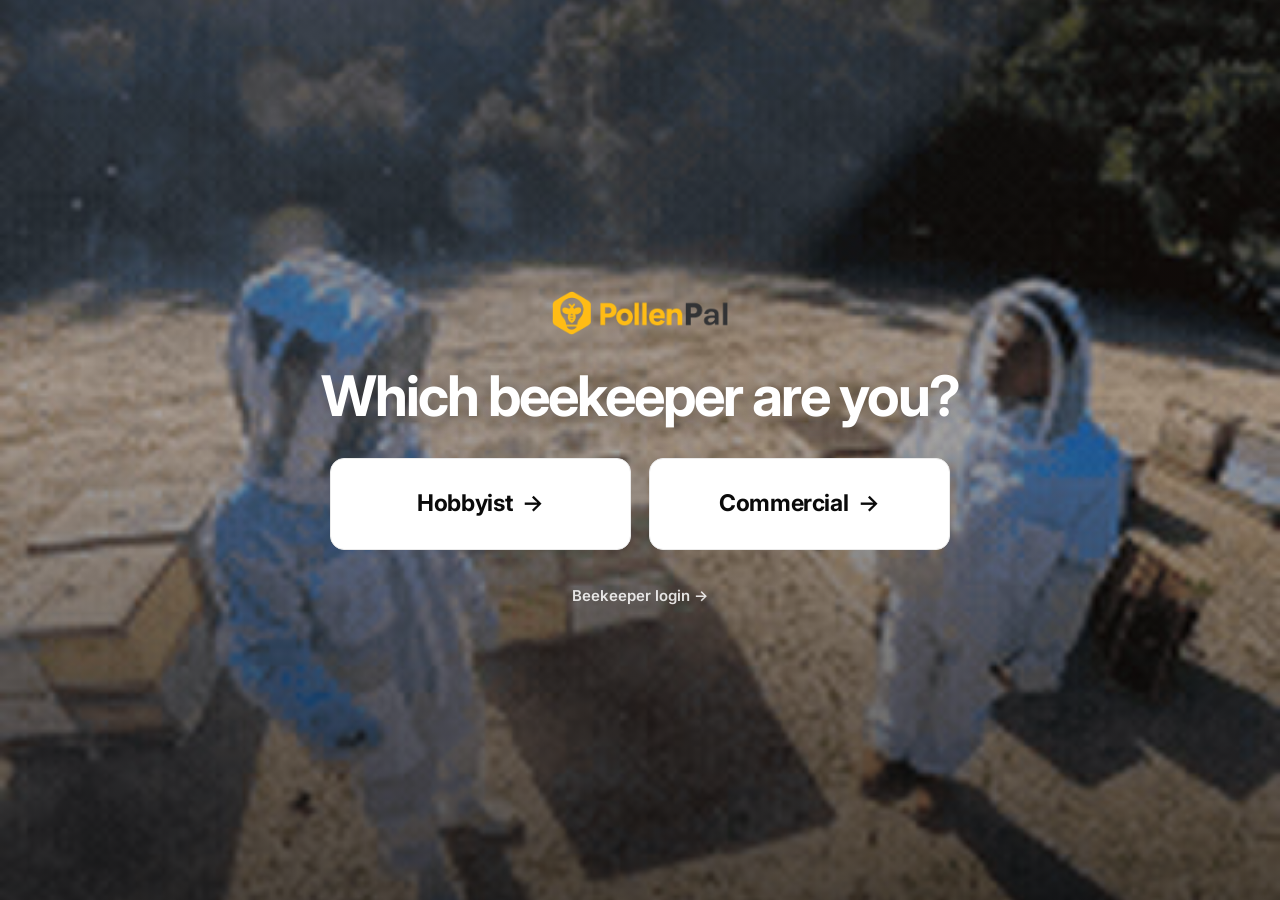
==== commit 3c4c228f: "Use the real logo wordmark, not Inter text, in gate and footers .gate-brand and .footer-wordmark now" ====
--- a/index.html
+++ b/index.html
@@ -50,7 +50,7 @@
 <div class="gate-scrim" aria-hidden="true"></div>
 
 <main class="gate">
-  <div class="gate-brand"><img src="/images/logo-icon.png" alt="">PollenPal</div>
+  <div class="gate-brand"><img src="/images/logo-full.png" alt="PollenPal"></div>
   <h1>Which beekeeper are you?</h1>
 
   <div class="gate-doors">
--- a/styles.css
+++ b/styles.css
@@ -202,7 +202,7 @@
   margin-bottom: 16px;
 }
 .site-footer .footer-brand .footer-wordmark img {
-  height: 28px;
+  height: 32px;
   width: auto;
 }
 .site-footer .footer-brand p { color: rgba(255,255,255,0.65); font-size: 14px; max-width: 280px; }
@@ -1751,7 +1751,7 @@
   display: inline-flex; align-items: center; gap: 12px;
   color: #fff; font-size: 22px; font-weight: 800; letter-spacing: -0.01em;
 }
-.gate-brand img { height: 40px; width: auto; border-radius: 9px; }
+.gate-brand img { height: 44px; width: auto; }
 .gate h1 {
   color: #fff;
   font-size: clamp(34px, 5vw, 56px);
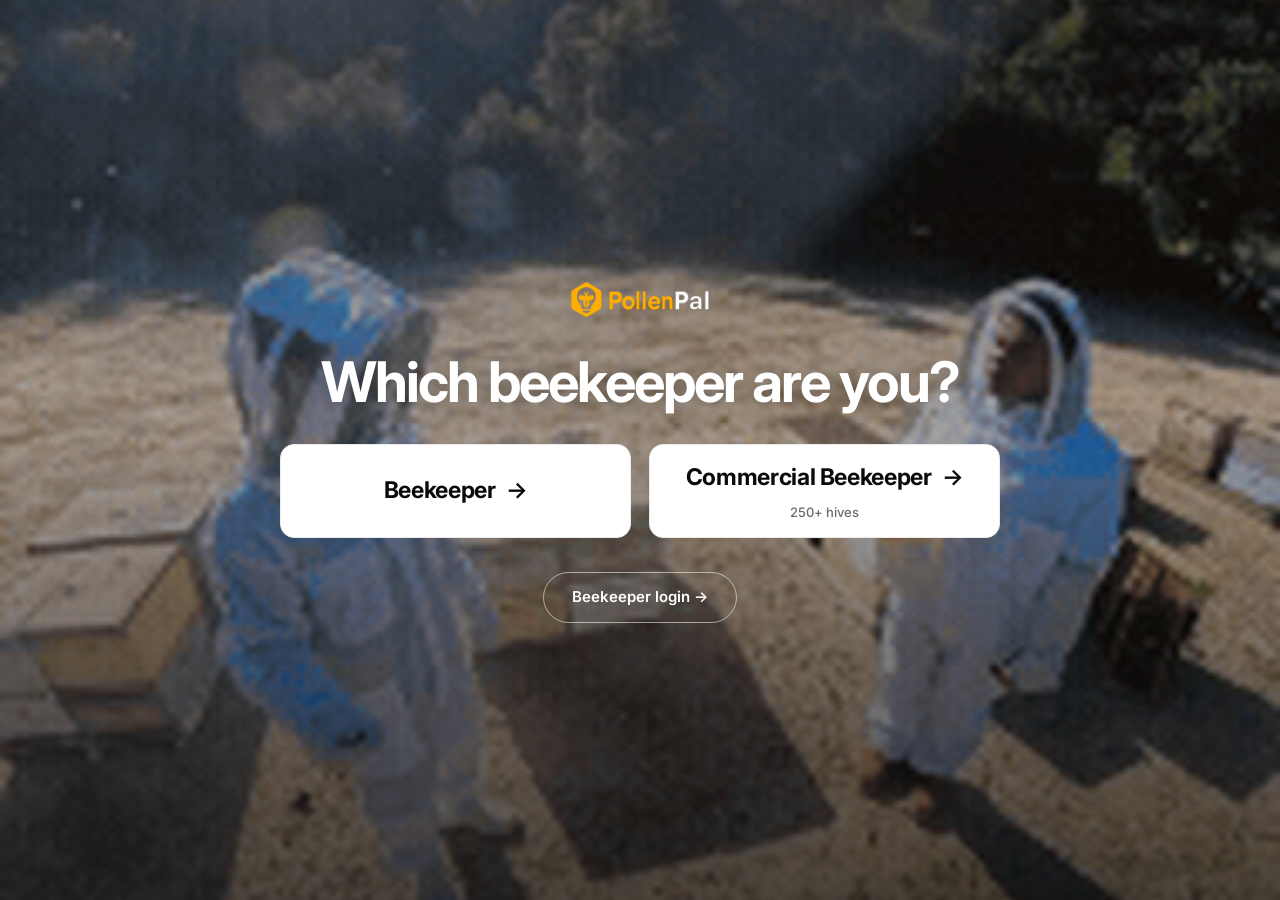
==== commit 916ad66c: "Gate: Beekeeper / Commercial Beekeeper doors, inverted logo, prominent login - Door labels now Beeke" ====
--- a/index.html
+++ b/index.html
@@ -50,12 +50,12 @@
 <div class="gate-scrim" aria-hidden="true"></div>
 
 <main class="gate">
-  <div class="gate-brand"><img src="/images/logo-full.png" alt="PollenPal"></div>
+  <div class="gate-brand"><img src="/images/logo-full-inverted.png" alt="PollenPal"></div>
   <h1>Which beekeeper are you?</h1>
 
   <div class="gate-doors">
-    <a class="gate-door" href="/hobbyist">Hobbyist <span class="gate-door-arrow">→</span></a>
-    <a class="gate-door" href="/commercial">Commercial <span class="gate-door-arrow">→</span></a>
+    <a class="gate-door" href="/hobbyist"><span class="gate-door-label">Beekeeper <span class="gate-door-arrow">→</span></span></a>
+    <a class="gate-door" href="/commercial"><span class="gate-door-label">Commercial Beekeeper <span class="gate-door-arrow">→</span></span><span class="gate-door-sub">250+ hives</span></a>
   </div>
 
   <a class="gate-login" href="https://app.pollenpal.com">Beekeeper login →</a>
--- a/styles.css
+++ b/styles.css
@@ -78,17 +78,10 @@
   color: var(--gold-dark);
   margin-bottom: 24px;
 }
-.eyebrow::before {
-  content: "";
-  width: 28px;
-  height: 1px;
-  background: var(--gold);
-}
 /* .eyebrow is inline-flex so it sits inline next to text by default.
    .eyebrow.center promotes it to a block-level flex container so it
    self-centers regardless of whether the parent has text-align center. */
 .eyebrow.center { display: flex; justify-content: center; }
-.eyebrow.center::before { display: none; }
 
 .serif-italic {
   font-style: italic;
@@ -1761,14 +1754,14 @@
   display: grid;
   grid-template-columns: 1fr 1fr;
   gap: 18px;
-  width: 100%; max-width: 620px;
+  width: 100%; max-width: 720px;
 }
 .gate-door {
-  display: flex; align-items: center; justify-content: center; gap: 10px;
+  display: flex; flex-direction: column; align-items: center; justify-content: center; gap: 5px;
   background: #fff;
   border: 1px solid var(--line);
   border-radius: var(--radius-lg);
-  padding: 26px 30px;
+  padding: 14px 24px;
   font-size: 23px;
   font-weight: 700;
   letter-spacing: -0.015em;
@@ -1780,15 +1773,31 @@
   box-shadow: 0 24px 60px -20px rgba(0,0,0,0.5);
   color: var(--gold-dark);
 }
+.gate-door-label { display: inline-flex; align-items: center; gap: 10px; white-space: nowrap; }
 .gate-door-arrow { font-weight: 600; }
+.gate-door-sub {
+  font-size: 13px; font-weight: 500; letter-spacing: 0;
+  color: var(--muted);
+}
 .gate-login {
-  color: rgba(255,255,255,0.85);
+  display: inline-flex; align-items: center;
+  padding: 12px 28px;
+  border: 1px solid rgba(255,255,255,0.55);
+  border-radius: 999px;
+  color: #fff;
   font-size: 15px; font-weight: 600;
-}
-.gate-login:hover { color: #fff; }
+  transition: background 0.2s, border-color 0.2s;
+}
+.gate-login:hover, .gate-login:focus-visible {
+  background: rgba(255,255,255,0.14);
+  border-color: #fff;
+}
 @media (max-width: 720px) {
   .gate { gap: 26px; }
   .gate-doors { grid-template-columns: 1fr; max-width: 420px; }
+}
+@media (max-width: 460px) {
+  .gate-door { font-size: 19px; padding-left: 18px; padding-right: 18px; }
 }
 @media (prefers-reduced-motion: reduce) {
   .gate-bg { display: none; }
@@ -1820,3 +1829,12 @@
 .testimonial--cream::before { display: none; }
 .testimonial--cream blockquote { color: var(--ink); }
 .testimonial--cream cite { color: var(--gold-dark); }
+
+/* Explainer animation in the Why PollenPal section (/commercial) */
+.advantage-visual { max-width: 720px; margin: 0 auto 72px; }
+.advantage-visual video {
+  display: block;
+  width: 100%;
+  border-radius: var(--radius-lg);
+  border: 1px solid var(--line);
+}
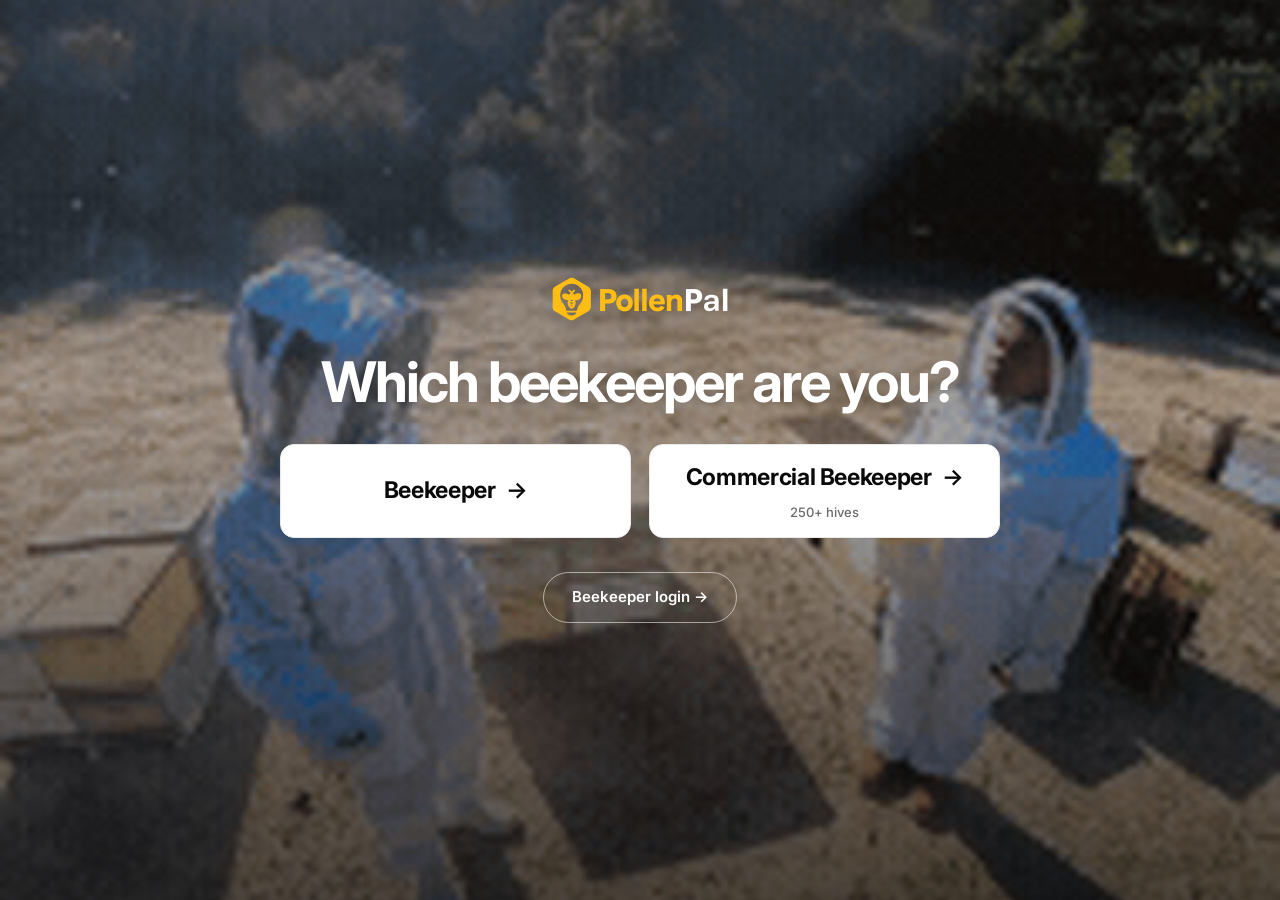
==== commit 5ed6851b: "feat: social bio short links (/ig, /tt, /yt) and carry utm tags to the app Three static redirect fol" ====
--- a/index.html
+++ b/index.html
@@ -37,6 +37,8 @@
   <link rel="preconnect" href="https://fonts.gstatic.com" crossorigin>
   <link href="https://fonts.googleapis.com/css2?family=Inter:wght@400;500;600;700;800&family=Instrument+Serif&display=swap" rel="stylesheet">
   <link rel="stylesheet" href="/styles.css">
+  <!-- Carries utm_* from the landing URL onto app.pollenpal.com links (see README) -->
+  <script src="/utm.js" defer></script>
 </head>
 <body class="gate-page">
 <!-- Google Tag Manager (noscript) -->
--- a/styles.css
+++ b/styles.css
@@ -1744,7 +1744,7 @@
   display: inline-flex; align-items: center; gap: 12px;
   color: #fff; font-size: 22px; font-weight: 800; letter-spacing: -0.01em;
 }
-.gate-brand img { height: 44px; width: auto; }
+.gate-brand img { height: 44px; width: auto; filter: drop-shadow(0 2px 16px rgba(10,10,10,0.45)); }
 .gate h1 {
   color: #fff;
   font-size: clamp(34px, 5vw, 56px);
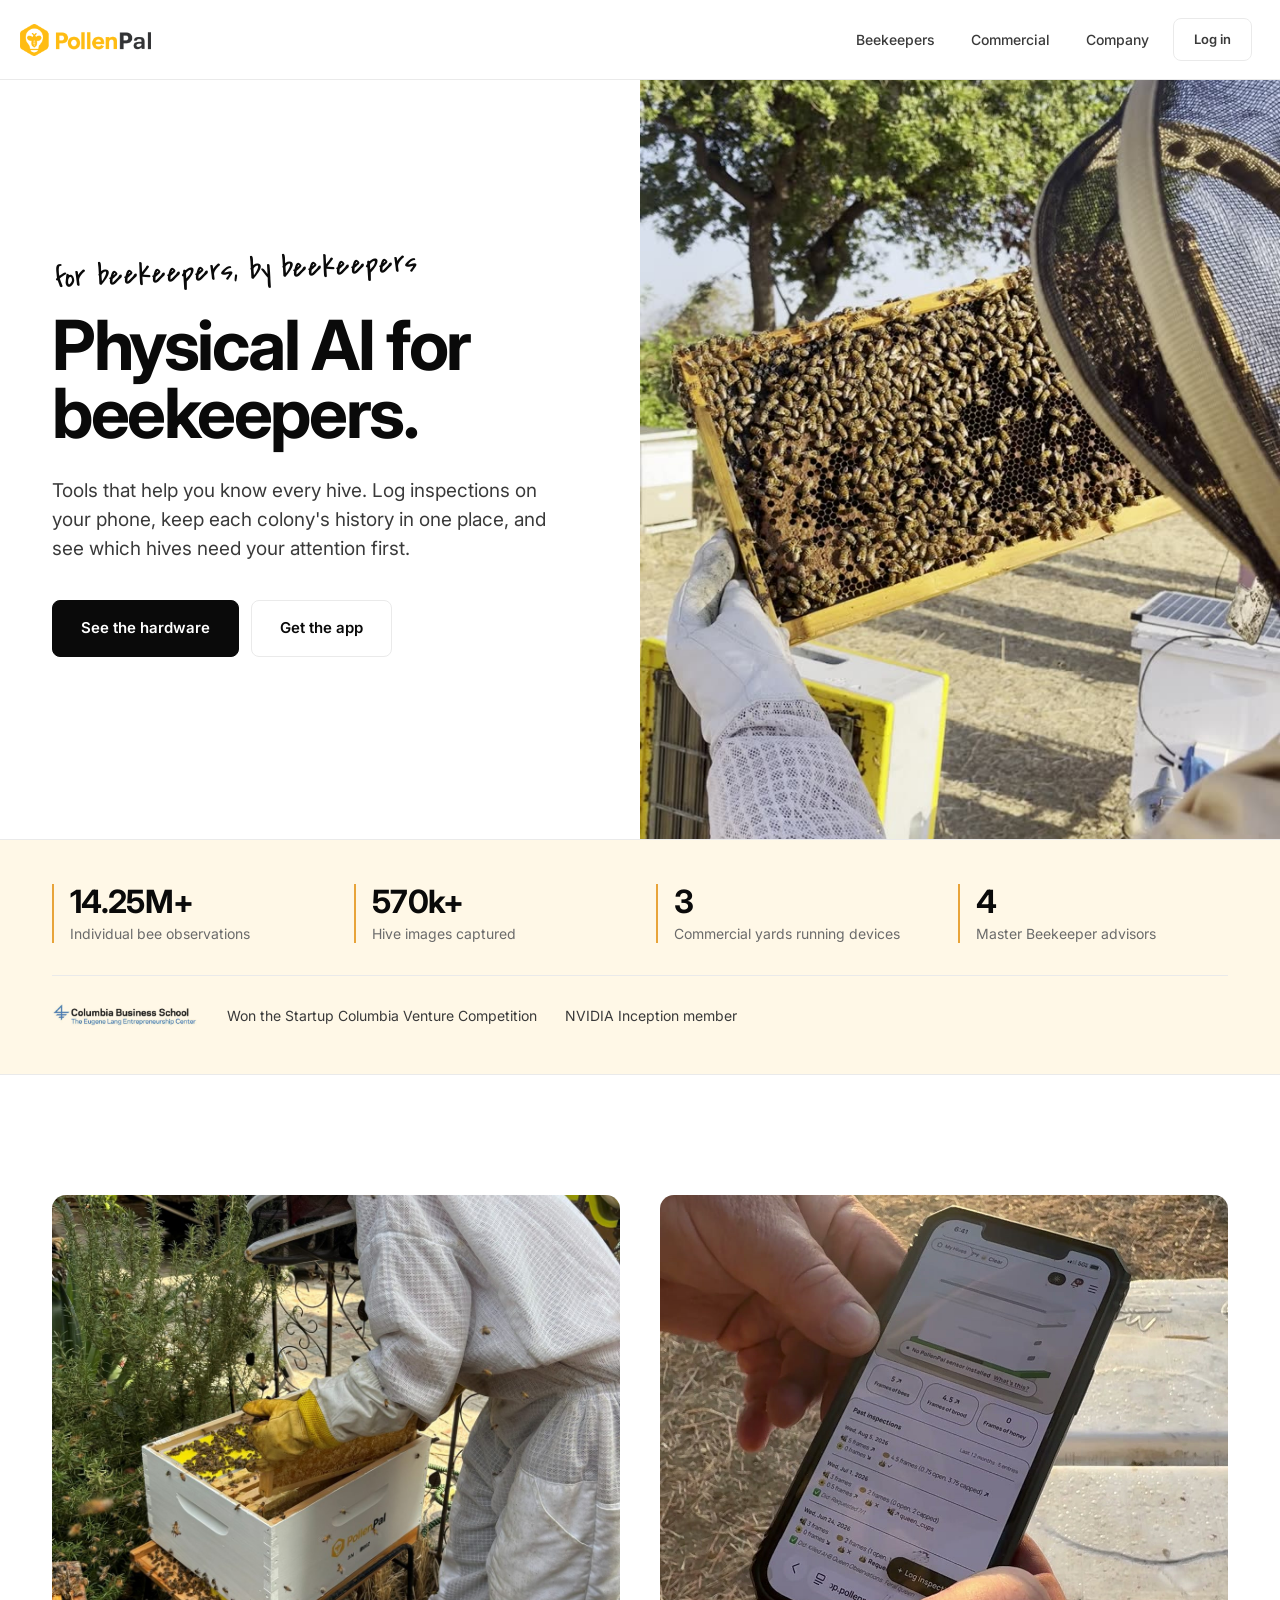
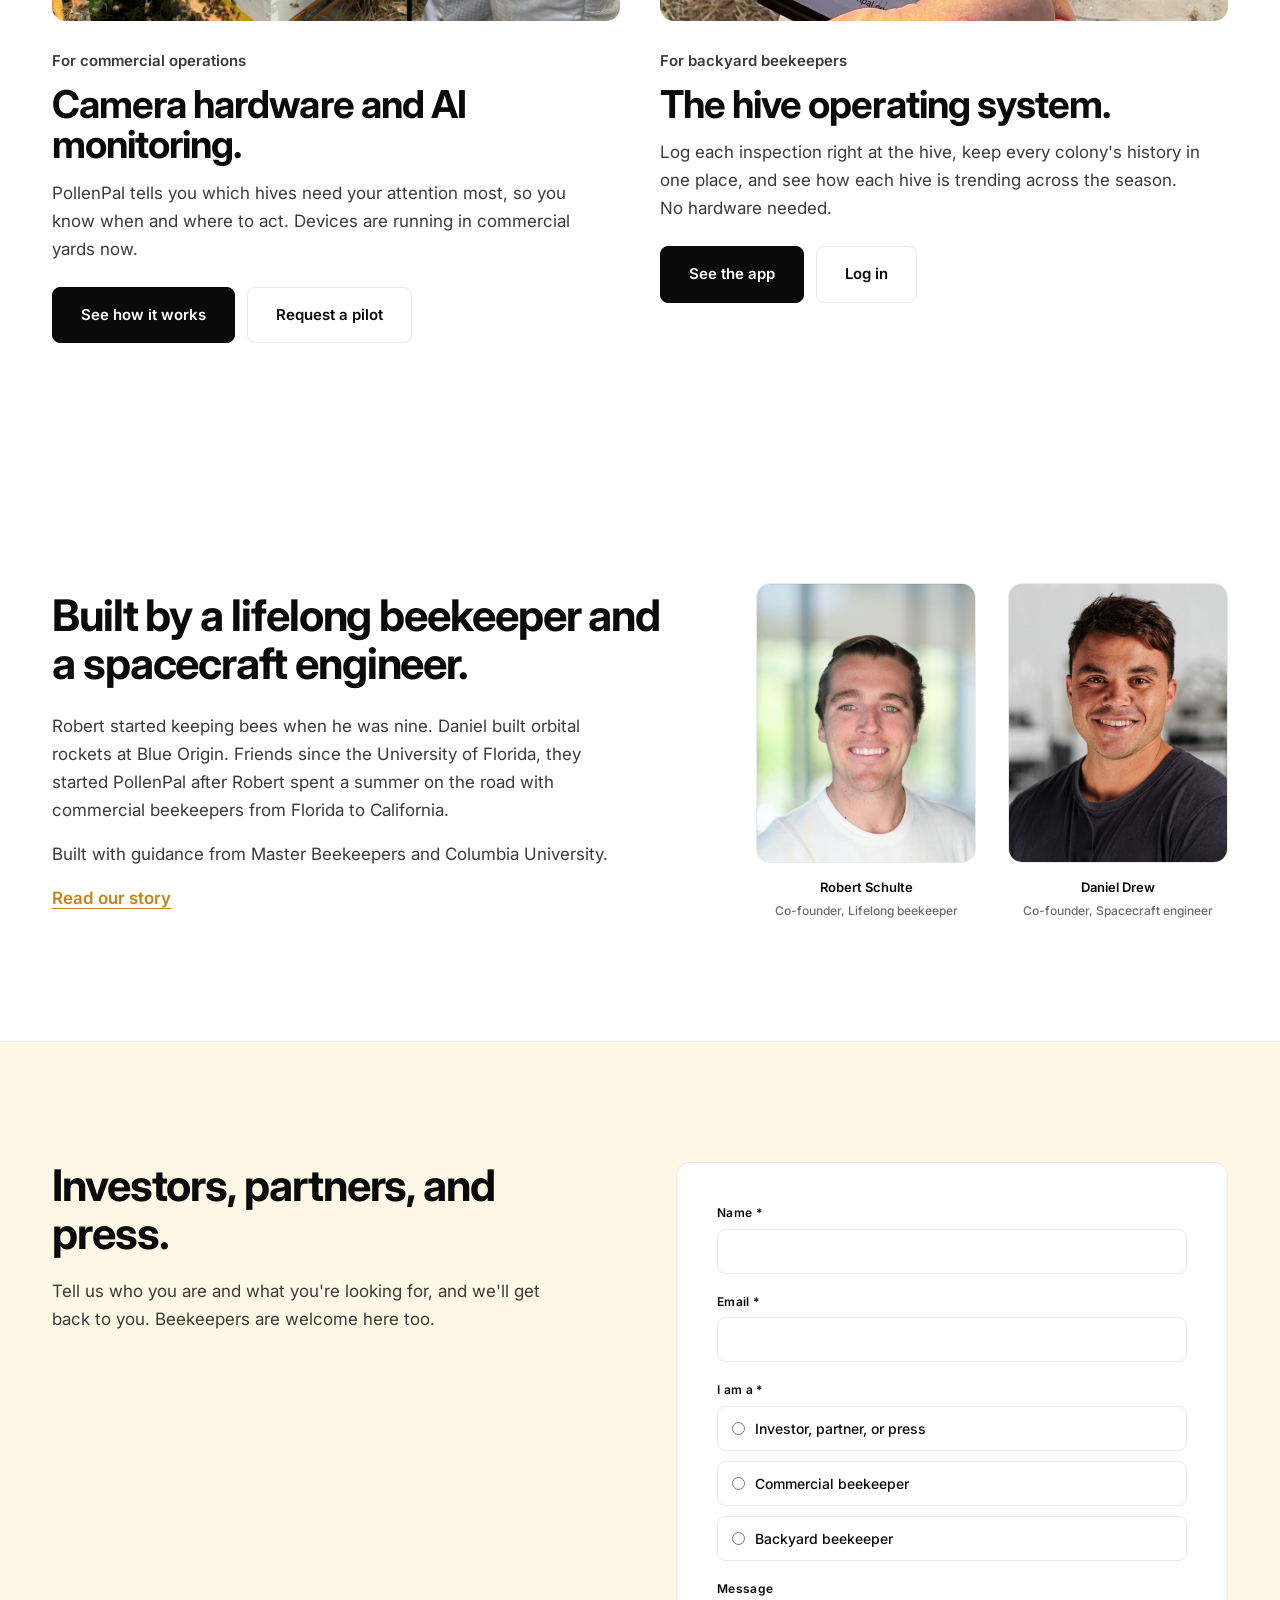
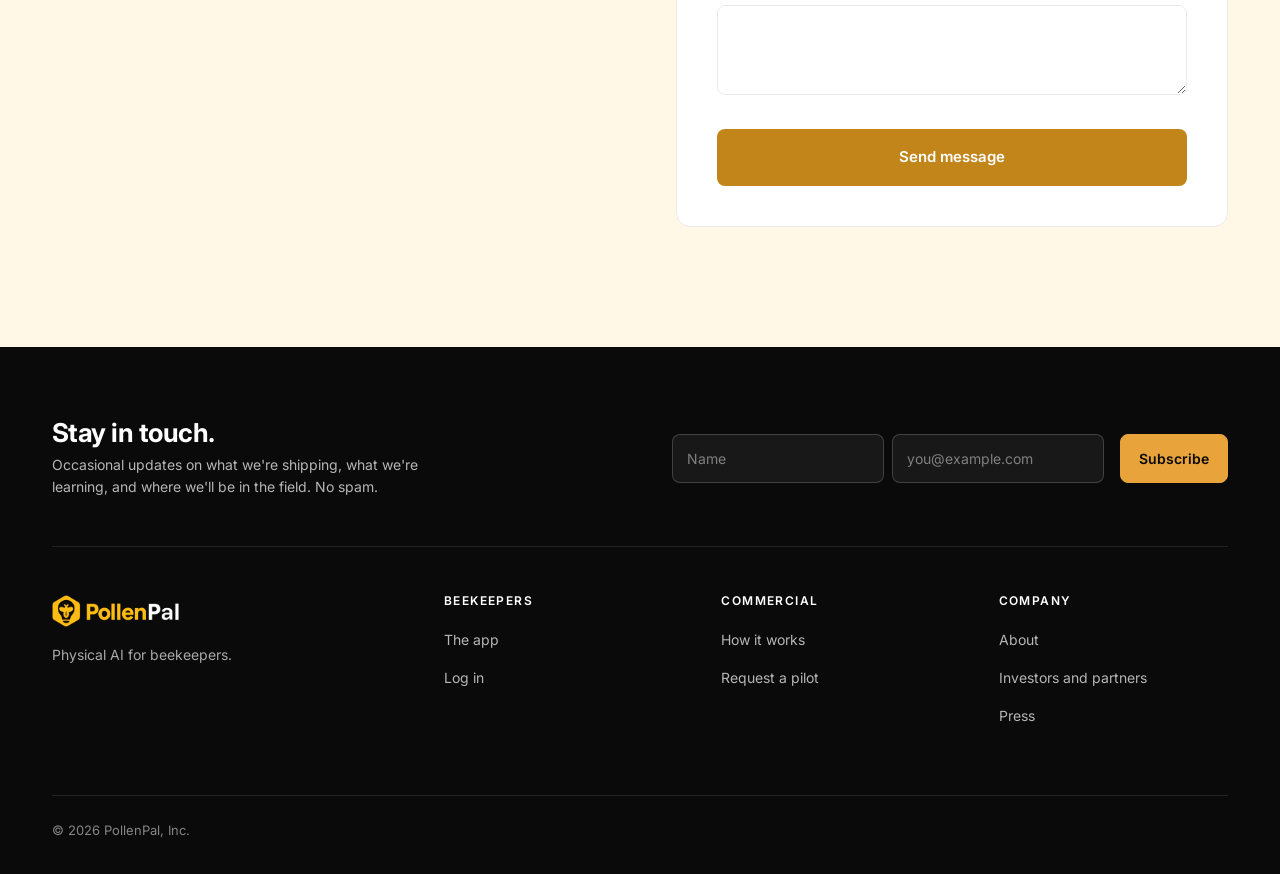
==== commit 0f70f799: "Real homepage replaces the "Which beekeeper are you?" gate Homepage (/): - Normal homepage with nav " ====
--- a/index.html
+++ b/index.html
@@ -27,41 +27,226 @@
     gtag('config', 'G-2QSK1ZT47P');
   </script>
   <!-- End Google Analytics 4 -->
-  <title>PollenPal · Every bee. Every hive. Every day.</title>
-  <meta name="description" content="PollenPal builds hive intelligence for beekeepers. AI camera hardware and a full monitoring suite for commercial operations, and a simple inspection app for hobbyists.">
-  <meta property="og:title" content="PollenPal · Every bee. Every hive. Every day.">
-  <meta property="og:description" content="Hive intelligence for beekeepers. Camera hardware and monitoring for commercial operations, and a simple inspection app for hobbyists.">
-  <meta property="og:image" content="/images/hero-poster.jpg">
+  <title>PollenPal · Physical AI for beekeepers</title>
+  <meta name="description" content="PollenPal is physical AI for beekeepers. Vision, acoustic, and other sensors that understand and predict beehive health, plus the hive operating system for backyard beekeepers.">
+  <meta property="og:title" content="PollenPal · Physical AI for beekeepers">
+  <meta property="og:description" content="Vision, acoustic, and other sensors that understand and predict beehive health. Devices are live in real hives now.">
+  <meta property="og:image" content="/images/home-hero-poster.jpg">
   <link rel="icon" href="/images/logo-icon.png">
+  <script src="https://challenges.cloudflare.com/turnstile/v0/api.js" async defer></script>
   <link rel="preconnect" href="https://fonts.googleapis.com">
   <link rel="preconnect" href="https://fonts.gstatic.com" crossorigin>
-  <link href="https://fonts.googleapis.com/css2?family=Inter:wght@400;500;600;700;800&family=Instrument+Serif&display=swap" rel="stylesheet">
+  <link href="https://fonts.googleapis.com/css2?family=Inter:wght@400;500;600;700;800&family=Instrument+Serif&family=Covered+By+Your+Grace&display=swap" rel="stylesheet">
   <link rel="stylesheet" href="/styles.css">
   <!-- Carries utm_* from the landing URL onto app.pollenpal.com links (see README) -->
   <script src="/utm.js" defer></script>
 </head>
-<body class="gate-page">
+<body>
 <!-- Google Tag Manager (noscript) -->
 <noscript><iframe src="https://www.googletagmanager.com/ns.html?id=GTM-TK6LX9R4"
 height="0" width="0" style="display:none;visibility:hidden"></iframe></noscript>
 <!-- End Google Tag Manager (noscript) -->
 
-<video class="gate-bg" autoplay muted loop playsinline poster="/images/hero-poster.jpg" preload="auto" aria-hidden="true">
-  <source src="/images/hero.mp4" type="video/mp4">
-</video>
-<div class="gate-scrim" aria-hidden="true"></div>
-
-<main class="gate">
-  <div class="gate-brand"><img src="/images/logo-full-inverted.png" alt="PollenPal"></div>
-  <h1>Which beekeeper are you?</h1>
-
-  <div class="gate-doors">
-    <a class="gate-door" href="/hobbyist"><span class="gate-door-label">Beekeeper <span class="gate-door-arrow">→</span></span></a>
-    <a class="gate-door" href="/commercial"><span class="gate-door-label">Commercial Beekeeper <span class="gate-door-arrow">→</span></span><span class="gate-door-sub">250+ hives</span></a>
+<a href="#main" class="skip-link">Skip to content</a>
+
+<header class="site-header">
+  <div class="wrap nav">
+    <a href="/" class="nav-logo"><img src="/images/logo-full.png" alt="PollenPal"></a>
+    <button class="nav-toggle" aria-label="Toggle menu" aria-expanded="false">☰</button>
+    <nav class="nav-links">
+      <a href="/hobbyist">Beekeepers</a>
+      <a href="/commercial">Commercial</a>
+      <a href="#company">Company</a>
+    </nav>
+    <a href="https://app.pollenpal.com" class="nav-cta nav-cta-login">Log in</a>
   </div>
-
-  <a class="gate-login" href="https://app.pollenpal.com">Beekeeper login →</a>
+</header>
+
+<main id="main" class="home">
+
+  <!-- ===== HERO ===== -->
+  <section class="home-hero">
+    <div class="home-hero-copy">
+      <p class="home-lidnote">for beekeepers, by beekeepers</p>
+      <h1>Physical AI for beekeepers.</h1>
+      <p class="lede">Tools that help you know every hive. Log inspections on your phone, keep each colony's history in one place, and see which hives need your attention first.</p>
+      <div class="home-ctas">
+        <a href="/commercial#how" class="btn btn-primary">See the hardware</a>
+        <a href="/hobbyist" class="btn btn-secondary">Get the app</a>
+      </div>
+    </div>
+    <div class="home-hero-media">
+      <video autoplay muted loop playsinline preload="metadata" poster="/images/home-hero-poster.jpg" aria-label="A beekeeper holds up a frame of bees, then the PollenPal app on a phone">
+        <source src="/images/home-hero.mp4" type="video/mp4">
+      </video>
+    </div>
+  </section>
+
+  <!-- ===== PROOF ===== -->
+  <section class="home-proof" aria-label="PollenPal in the field">
+    <div class="wrap">
+      <div class="home-proof-grid">
+        <div class="home-proof-item"><div class="home-proof-num">14.25M+</div><div class="home-proof-label">Individual bee observations</div></div>
+        <div class="home-proof-item"><div class="home-proof-num">570k+</div><div class="home-proof-label">Hive images captured</div></div>
+        <div class="home-proof-item"><div class="home-proof-num">3</div><div class="home-proof-label">Commercial yards running devices</div></div>
+        <div class="home-proof-item"><div class="home-proof-num">4</div><div class="home-proof-label">Master Beekeeper advisors</div></div>
+      </div>
+      <div class="home-accolades">
+        <img src="/images/columbia-logo.png" alt="Columbia University">
+        <span>Won the Startup Columbia Venture Competition</span>
+        <span>NVIDIA Inception member</span>
+      </div>
+    </div>
+  </section>
+
+  <!-- ===== TWO PATHS ===== -->
+  <section class="home-paths">
+    <div class="wrap home-paths-grid">
+      <article class="home-path">
+        <img src="/images/device-deploy.jpg" alt="Beekeeper pulling a frame from a PollenPal hive box">
+        <div class="home-path-body">
+          <p class="home-path-who">For commercial operations</p>
+          <h2>Camera hardware and AI monitoring.</h2>
+          <p>PollenPal tells you which hives need your attention most, so you know when and where to act. Devices are running in commercial yards now.</p>
+          <div class="home-path-links">
+            <a href="/commercial" class="btn btn-primary">See how it works</a>
+            <a href="/commercial#pilot" class="btn btn-secondary">Request a pilot</a>
+          </div>
+        </div>
+      </article>
+      <article class="home-path">
+        <img src="/images/home-app-in-hive.jpg" alt="A frame of bees held over the hive with the PollenPal app open on a phone">
+        <div class="home-path-body">
+          <p class="home-path-who">For backyard beekeepers</p>
+          <h2>The hive operating system.</h2>
+          <p>Log each inspection right at the hive, keep every colony's history in one place, and see how each hive is trending across the season. No hardware needed.</p>
+          <div class="home-path-links">
+            <a href="/hobbyist" class="btn btn-primary">See the app</a>
+            <a href="https://app.pollenpal.com" class="btn btn-secondary">Log in</a>
+          </div>
+        </div>
+      </article>
+    </div>
+  </section>
+
+  <!-- ===== COMPANY ===== -->
+  <section id="company" class="home-company">
+    <div class="wrap home-company-grid">
+      <div>
+        <h2>Built by a lifelong beekeeper and a spacecraft engineer.</h2>
+        <p>Robert started keeping bees when he was nine. Daniel built orbital rockets at Blue Origin. Friends since the University of Florida, they started PollenPal after Robert spent a summer on the road with commercial beekeepers from Florida to California.</p>
+        <p>Built with guidance from Master Beekeepers and Columbia University.</p>
+        <a href="/commercial#founders" class="home-text-link">Read our story</a>
+      </div>
+      <div class="founders-photos">
+        <figure>
+          <img src="/images/robert.jpg" alt="Robert Schulte">
+          <figcaption>Robert Schulte<span class="role">Co-founder, Lifelong beekeeper</span></figcaption>
+        </figure>
+        <figure>
+          <img src="/images/daniel.jpg" alt="Daniel Drew">
+          <figcaption>Daniel Drew<span class="role">Co-founder, Spacecraft engineer</span></figcaption>
+        </figure>
+      </div>
+    </div>
+  </section>
+
+  <!-- ===== CONTACT ===== -->
+  <section id="contact" class="home-contact">
+    <div class="wrap home-contact-grid">
+      <div>
+        <h2>Investors, partners, and press.</h2>
+        <p>Tell us who you are and what you're looking for, and we'll get back to you. Beekeepers are welcome here too.</p>
+      </div>
+      <div class="form-card">
+        <form id="invForm" action="https://docs.google.com/forms/d/e/1FAIpQLScZLvT2HOrDgzx4v0o0YGF5KoqPiU9s5RIRHZ7R0pF7EaXdUA/formResponse" method="POST" target="hidden_iframe">
+          <input type="text" name="company" tabindex="-1" autocomplete="off" style="position:absolute;left:-9999px;" aria-hidden="true">
+          <div class="form-row">
+            <label for="c-name">Name *</label>
+            <input type="text" id="c-name" name="entry.455027715" required>
+          </div>
+          <div class="form-row">
+            <label for="c-email">Email *</label>
+            <input type="email" id="c-email" name="entry.414264367" required>
+          </div>
+          <div class="form-row">
+            <label>I am a *</label>
+            <div class="radio-group">
+              <label class="radio-option"><input type="radio" name="entry.119689931" value="Investor/Partner" required><span>Investor, partner, or press</span></label>
+              <label class="radio-option"><input type="radio" name="entry.119689931" value="Commercial Beekeeper"><span>Commercial beekeeper</span></label>
+              <label class="radio-option"><input type="radio" name="entry.119689931" value="Hobbyist Beekeeper"><span>Backyard beekeeper</span></label>
+            </div>
+          </div>
+          <div class="form-row">
+            <label for="c-msg">Message</label>
+            <textarea id="c-msg" name="entry.1292345725"></textarea>
+          </div>
+          <div class="cf-turnstile" data-sitekey="0x4AAAAAADc8h3Y34Jgk0u2e"></div>
+          <button type="submit">Send message</button>
+        </form>
+        <iframe name="hidden_iframe" style="display:none"></iframe>
+      </div>
+    </div>
+  </section>
+
 </main>
 
+<footer class="site-footer">
+  <div class="wrap">
+
+    <div class="footer-newsletter" id="updates">
+      <div class="footer-newsletter-copy">
+        <h3>Stay in touch.</h3>
+        <p>Occasional updates on what we're shipping, what we're learning, and where we'll be in the field. No spam.</p>
+      </div>
+      <div class="footer-newsletter-form-wrap">
+        <form class="newsletter-form" action="https://docs.google.com/forms/d/e/1FAIpQLSdT98RF4UgkrU8RsYQ9yk9aVOO_F7xNktjant5XbnB6q_x0lQ/formResponse" method="POST" target="hidden_iframe_newsletter" data-success-title="You're on the list." data-success-body="Watch your inbox for occasional updates from PollenPal.">
+          <input type="text" name="company" tabindex="-1" autocomplete="off" style="position:absolute;left:-9999px;" aria-hidden="true">
+          <label class="visually-hidden" for="nl-name">Name</label>
+          <input type="text" id="nl-name" name="entry.1325735936" placeholder="Name" required>
+          <label class="visually-hidden" for="nl-email">Email</label>
+          <input type="email" id="nl-email" name="entry.205724635" placeholder="you@example.com" required>
+          <div class="cf-turnstile" data-sitekey="0x4AAAAAADc8h3Y34Jgk0u2e"></div>
+          <button type="submit">Subscribe</button>
+        </form>
+        <iframe name="hidden_iframe_newsletter" style="display:none"></iframe>
+      </div>
+    </div>
+
+    <div class="footer-grid">
+      <div class="footer-brand">
+        <div class="footer-wordmark"><img src="/images/logo-full-inverted.png" alt="PollenPal"></div>
+        <p>Physical AI for beekeepers.</p>
+      </div>
+      <div>
+        <h4>Beekeepers</h4>
+        <ul>
+          <li><a href="/hobbyist">The app</a></li>
+          <li><a href="https://app.pollenpal.com">Log in</a></li>
+        </ul>
+      </div>
+      <div>
+        <h4>Commercial</h4>
+        <ul>
+          <li><a href="/commercial#how">How it works</a></li>
+          <li><a href="/commercial#pilot">Request a pilot</a></li>
+        </ul>
+      </div>
+      <div>
+        <h4>Company</h4>
+        <ul>
+          <li><a href="#company">About</a></li>
+          <li><a href="#contact">Investors and partners</a></li>
+          <li><a href="#contact">Press</a></li>
+        </ul>
+      </div>
+    </div>
+    <div class="footer-bottom">
+      © 2026 PollenPal, Inc.
+    </div>
+  </div>
+</footer>
+
+<script src="/scripts.js" defer></script>
 </body>
 </html>
--- a/styles.css
+++ b/styles.css
@@ -1838,3 +1838,114 @@
   border-radius: var(--radius-lg);
   border: 1px solid var(--line);
 }
+
+/* ===================================================================== */
+/* HOMEPAGE (/): one mission line, real footage, audience paths in nav    */
+/* ===================================================================== */
+.home a:focus-visible,
+.site-header a:focus-visible {
+  outline: 2px solid var(--gold-dark);
+  outline-offset: 3px;
+}
+
+/* Hero: copy on the left edge of the wrap, footage bleeds to the viewport edge */
+.home-hero {
+  display: grid;
+  grid-template-columns: minmax(0, 1fr) minmax(0, 1fr);
+  min-height: min(760px, calc(100svh - 69px));
+  border-bottom: 1px solid var(--line);
+}
+.home-hero-copy {
+  align-self: center;
+  padding: 72px 64px 72px max(var(--gutter), calc((100vw - var(--wrap)) / 2 + var(--gutter)));
+}
+.home-hero h1 {
+  font-size: clamp(44px, 5.4vw, 80px);
+  max-width: 9em;
+  margin-bottom: 28px;
+}
+/* Marker note above the headline, written the way beekeepers mark a hive lid */
+.home-lidnote {
+  font-family: "Covered By Your Grace", cursive;
+  font-size: clamp(26px, 2.4vw, 34px);
+  line-height: 1;
+  color: var(--ink);
+  transform: rotate(-2.5deg);
+  transform-origin: left bottom;
+  margin: 0 0 18px 4px;
+}
+.home-hero .lede { max-width: 34em; }
+.home-ctas { display: flex; gap: 12px; flex-wrap: wrap; margin-top: 36px; }
+.home-hero-media { position: relative; overflow: hidden; background: var(--ink); }
+.home-hero-media video,
+.home-hero-media img {
+  position: absolute; inset: 0;
+  width: 100%; height: 100%;
+  object-fit: cover;
+  object-position: center 45%;
+}
+
+/* Proof: numbers from /commercial, then accolades */
+.home-proof { background: var(--cream-soft); border-bottom: 1px solid var(--line); padding: 44px 0; }
+.home-proof-grid { display: grid; grid-template-columns: repeat(4, 1fr); gap: 32px; }
+.home-proof-item { border-left: 2px solid var(--gold); padding-left: 16px; }
+.home-proof-num { font-size: 32px; font-weight: 700; letter-spacing: -0.02em; line-height: 1.1; }
+.home-proof-label { font-size: 14px; color: var(--muted); margin-top: 4px; line-height: 1.4; }
+.home-accolades {
+  display: flex; align-items: center; flex-wrap: wrap; gap: 12px 28px;
+  margin-top: 32px; padding-top: 24px;
+  border-top: 1px solid var(--line);
+  font-size: 14px; color: var(--ink-soft);
+}
+.home-accolades img { height: 30px; width: auto; mix-blend-mode: multiply; }
+
+/* Two audience paths */
+.home-paths { padding: 120px 0; }
+.home-paths-grid { display: grid; grid-template-columns: 1fr 1fr; gap: 40px; }
+.home-path img {
+  width: 100%; aspect-ratio: 4 / 3;
+  object-fit: cover;
+  border-radius: var(--radius-lg);
+}
+.home-path-body { padding-top: 28px; }
+.home-path-who { font-size: 15px; font-weight: 600; color: var(--gold-dark); margin-bottom: 10px; }
+.home-path h2 { font-size: clamp(28px, 3vw, 40px); margin-bottom: 14px; }
+.home-path p { color: var(--ink-soft); max-width: 32em; }
+.home-path-links { display: flex; flex-wrap: wrap; gap: 12px; margin-top: 24px; }
+
+/* What the camera sees */
+.home-see { background: var(--ink); color: #fff; padding: 120px 0; }
+.home-see-grid { display: grid; grid-template-columns: 1.1fr 1fr; gap: 72px; align-items: center; }
+.home-see video { width: 100%; border-radius: var(--radius-lg); }
+.home-see h2 { color: #fff; font-size: clamp(30px, 3.4vw, 46px); line-height: 1.1; margin-bottom: 24px; }
+.home-see p { color: rgba(255,255,255,0.75); max-width: 32em; }
+
+/* Company */
+.home-company { padding: 120px 0; }
+.home-company-grid { display: grid; grid-template-columns: 1fr auto; gap: 72px; align-items: center; }
+.home-company h2 { font-size: clamp(30px, 3.4vw, 46px); line-height: 1.1; margin-bottom: 24px; max-width: 14em; }
+.home-company p { color: var(--ink-soft); max-width: 34em; margin-bottom: 16px; }
+.home-company .founders-photos { margin-bottom: 0; }
+.home-text-link { font-weight: 600; color: var(--gold-dark); border-bottom: 1px solid currentColor; }
+.home-text-link:hover { color: var(--ink); }
+
+/* Contact: investors, partners, press */
+.home-contact { background: var(--cream-soft); border-top: 1px solid var(--line); padding: 120px 0; }
+.home-contact-grid { display: grid; grid-template-columns: 1fr 1fr; gap: 72px; align-items: start; }
+.home-contact h2 { font-size: clamp(30px, 3.4vw, 46px); line-height: 1.1; margin-bottom: 20px; }
+.home-contact p { color: var(--ink-soft); max-width: 30em; }
+.home-contact .form-card { margin: 0; border: 1px solid var(--line); }
+
+@media (max-width: 960px) {
+  .home-hero { grid-template-columns: 1fr; min-height: 0; }
+  .home-hero-media { order: -1; height: min(52svh, 480px); min-height: 320px; }
+  .home-hero-copy { padding: 48px var(--gutter) 56px; }
+  .home-proof-grid { grid-template-columns: repeat(2, 1fr); gap: 24px; }
+  .home-paths, .home-see, .home-company, .home-contact { padding: 72px 0; }
+  .home-paths-grid, .home-see-grid, .home-company-grid, .home-contact-grid { grid-template-columns: 1fr; gap: 48px; }
+  .home-company .founders-photos { justify-content: flex-start; }
+}
+@media (prefers-reduced-motion: reduce) {
+  .home-hero-media video { display: none; }
+  .home-hero-media { background: var(--ink) url('/images/home-hero-poster.jpg') center 45% / cover no-repeat; }
+}
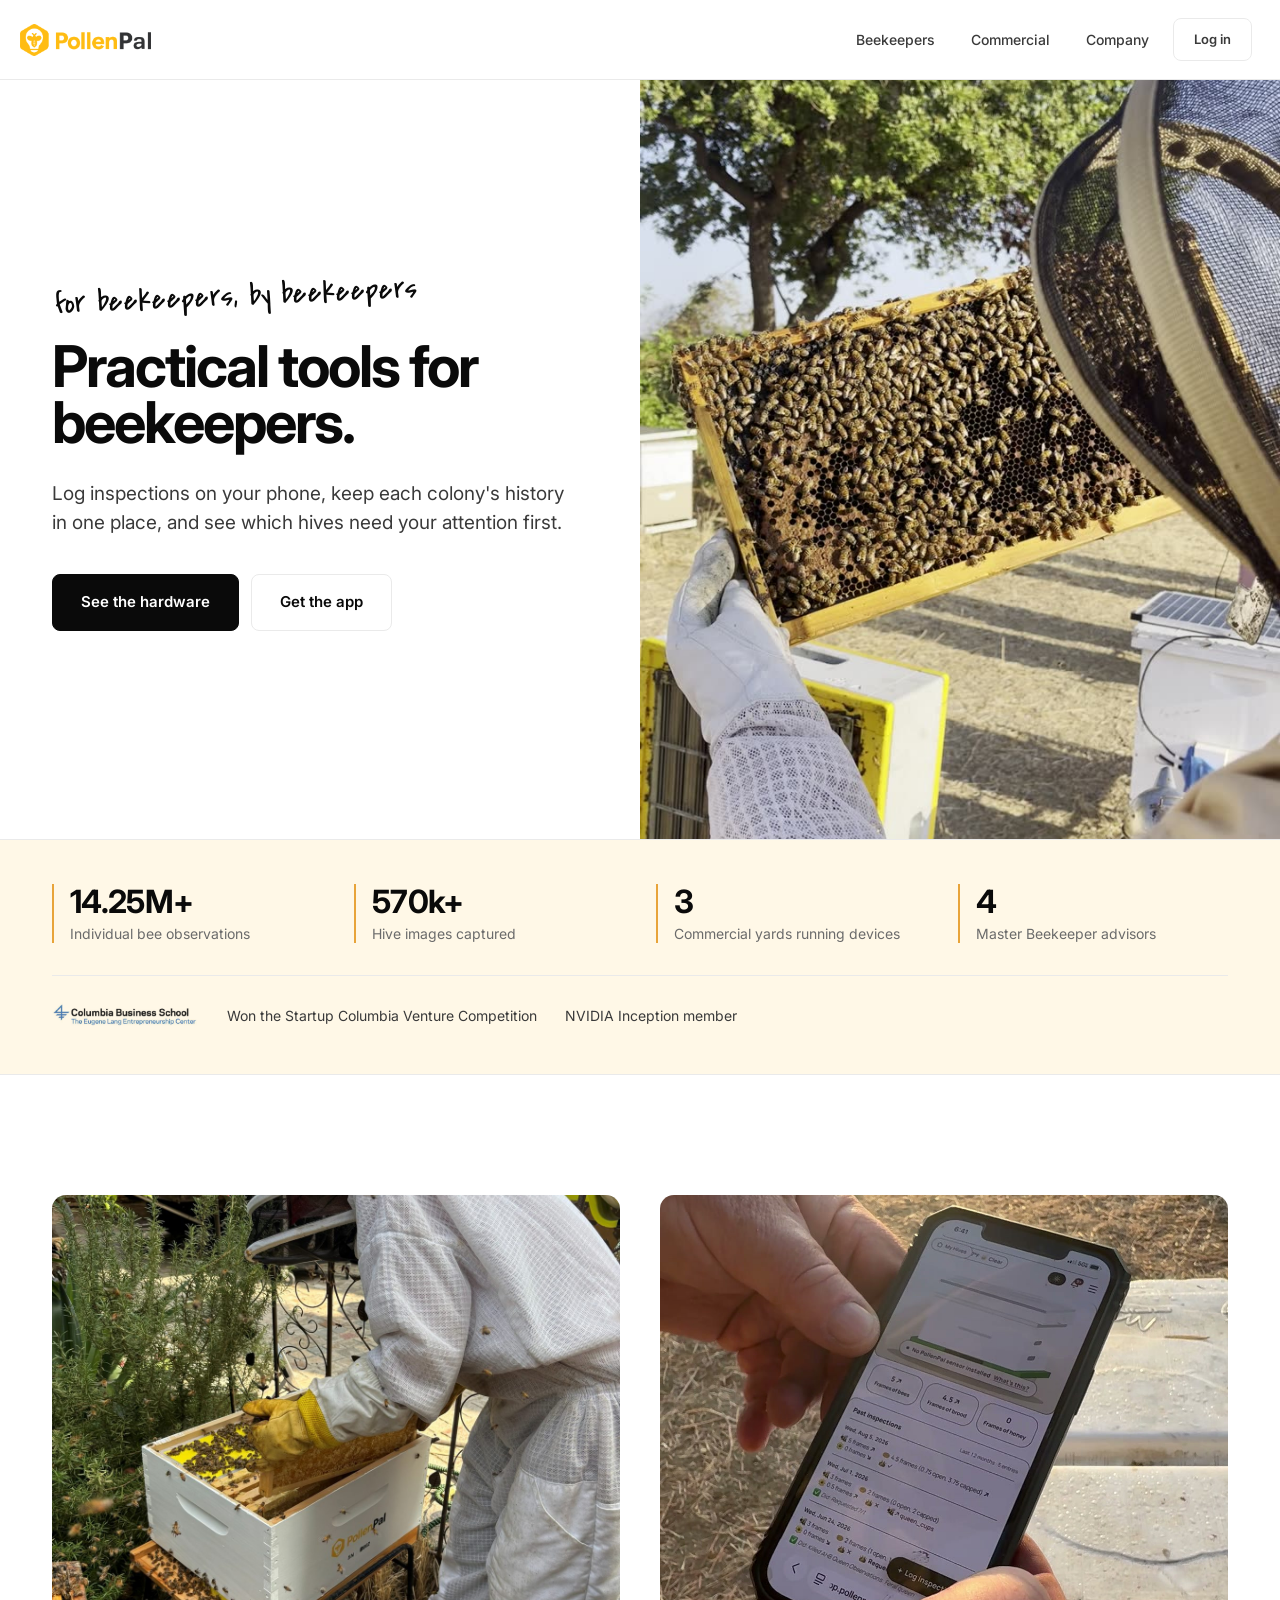
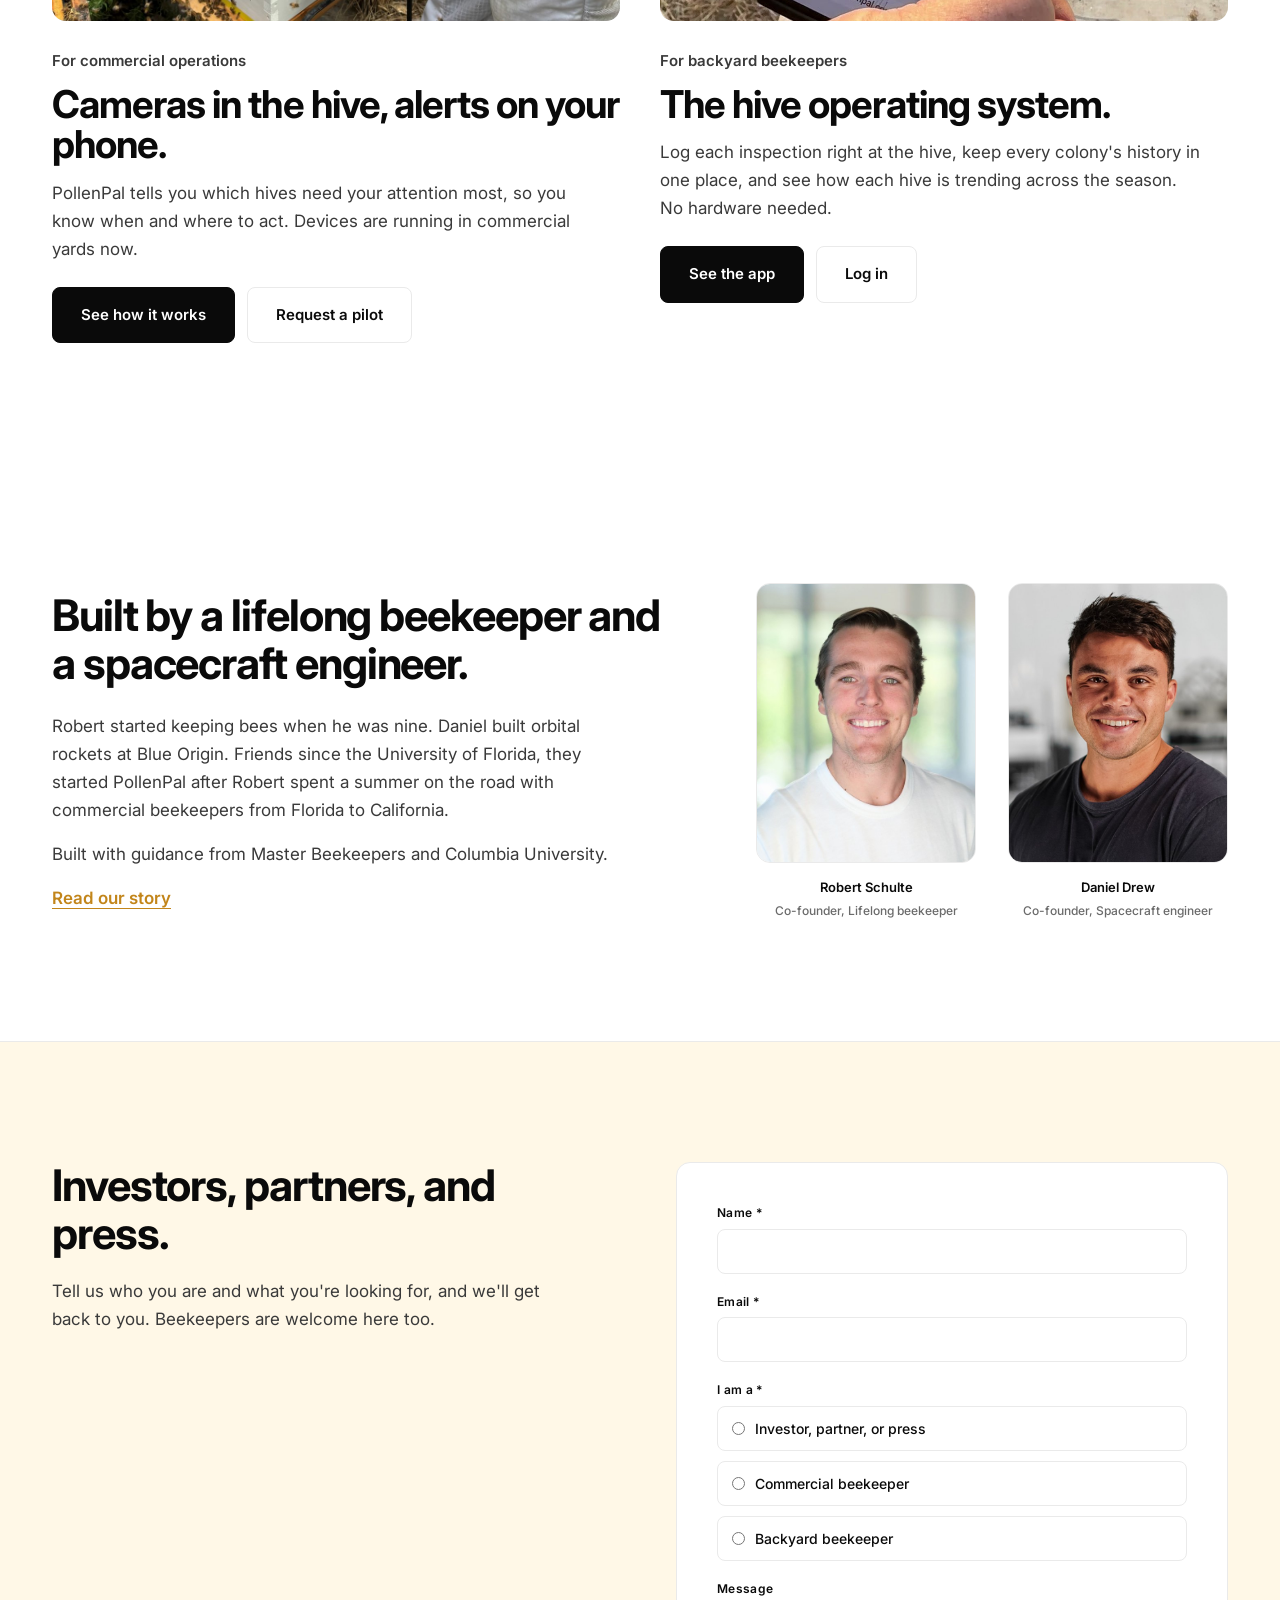
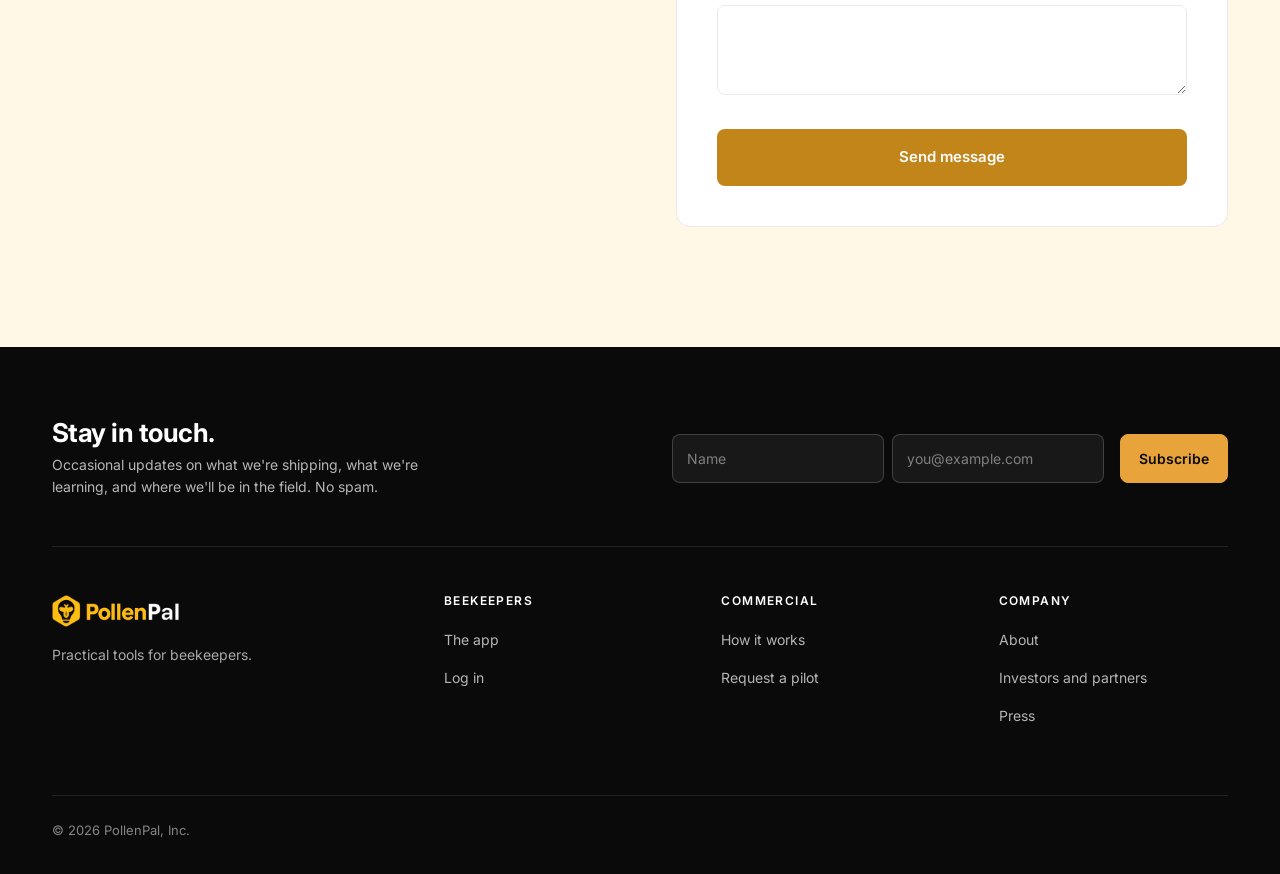
==== commit 14f7fc4e: "Take "AI" out of the website copy Homepage: headline "Practical tools for beekeepers.", matching pag" ====
--- a/index.html
+++ b/index.html
@@ -27,9 +27,9 @@
     gtag('config', 'G-2QSK1ZT47P');
   </script>
   <!-- End Google Analytics 4 -->
-  <title>PollenPal · Physical AI for beekeepers</title>
-  <meta name="description" content="PollenPal is physical AI for beekeepers. Vision, acoustic, and other sensors that understand and predict beehive health, plus the hive operating system for backyard beekeepers.">
-  <meta property="og:title" content="PollenPal · Physical AI for beekeepers">
+  <title>PollenPal · Practical tools for beekeepers</title>
+  <meta name="description" content="PollenPal builds practical tools for beekeepers. An inspection app that keeps every hive's history on your phone, and camera monitoring that tells commercial operations which hives need attention first.">
+  <meta property="og:title" content="PollenPal · Practical tools for beekeepers">
   <meta property="og:description" content="Vision, acoustic, and other sensors that understand and predict beehive health. Devices are live in real hives now.">
   <meta property="og:image" content="/images/home-hero-poster.jpg">
   <link rel="icon" href="/images/logo-icon.png">
@@ -68,8 +68,8 @@
   <section class="home-hero">
     <div class="home-hero-copy">
       <p class="home-lidnote">for beekeepers, by beekeepers</p>
-      <h1>Physical AI for beekeepers.</h1>
-      <p class="lede">Tools that help you know every hive. Log inspections on your phone, keep each colony's history in one place, and see which hives need your attention first.</p>
+      <h1>Practical <span class="keep">tools for</span><br>beekeepers.</h1>
+      <p class="lede">Log inspections on your phone, keep each colony's history in one place, and see which hives need your attention first.</p>
       <div class="home-ctas">
         <a href="/commercial#how" class="btn btn-primary">See the hardware</a>
         <a href="/hobbyist" class="btn btn-secondary">Get the app</a>
@@ -106,7 +106,7 @@
         <img src="/images/device-deploy.jpg" alt="Beekeeper pulling a frame from a PollenPal hive box">
         <div class="home-path-body">
           <p class="home-path-who">For commercial operations</p>
-          <h2>Camera hardware and AI monitoring.</h2>
+          <h2>Cameras in the hive, alerts on your phone.</h2>
           <p>PollenPal tells you which hives need your attention most, so you know when and where to act. Devices are running in commercial yards now.</p>
           <div class="home-path-links">
             <a href="/commercial" class="btn btn-primary">See how it works</a>
@@ -216,7 +216,7 @@
     <div class="footer-grid">
       <div class="footer-brand">
         <div class="footer-wordmark"><img src="/images/logo-full-inverted.png" alt="PollenPal"></div>
-        <p>Physical AI for beekeepers.</p>
+        <p>Practical tools for beekeepers.</p>
       </div>
       <div>
         <h4>Beekeepers</h4>
--- a/styles.css
+++ b/styles.css
@@ -1860,8 +1860,8 @@
   padding: 72px 64px 72px max(var(--gutter), calc((100vw - var(--wrap)) / 2 + var(--gutter)));
 }
 .home-hero h1 {
-  font-size: clamp(44px, 5.4vw, 80px);
-  max-width: 9em;
+  font-size: clamp(44px, 4.5vw, 64px);
+  max-width: 11em;
   margin-bottom: 28px;
 }
 /* Marker note above the headline, written the way beekeepers mark a hive lid */
@@ -1874,6 +1874,7 @@
   transform-origin: left bottom;
   margin: 0 0 18px 4px;
 }
+.home-hero h1 .keep { white-space: nowrap; }
 .home-hero .lede { max-width: 34em; }
 .home-ctas { display: flex; gap: 12px; flex-wrap: wrap; margin-top: 36px; }
 .home-hero-media { position: relative; overflow: hidden; background: var(--ink); }
@@ -1926,6 +1927,8 @@
 .home-company h2 { font-size: clamp(30px, 3.4vw, 46px); line-height: 1.1; margin-bottom: 24px; max-width: 14em; }
 .home-company p { color: var(--ink-soft); max-width: 34em; margin-bottom: 16px; }
 .home-company .founders-photos { margin-bottom: 0; }
+/* Level the two faces: Robert's source photo is a taller crop, so shift it up to match Daniel's eye line */
+.home-company .founders-photos figure:first-child img { object-position: center 57%; }
 .home-text-link { font-weight: 600; color: var(--gold-dark); border-bottom: 1px solid currentColor; }
 .home-text-link:hover { color: var(--ink); }
 
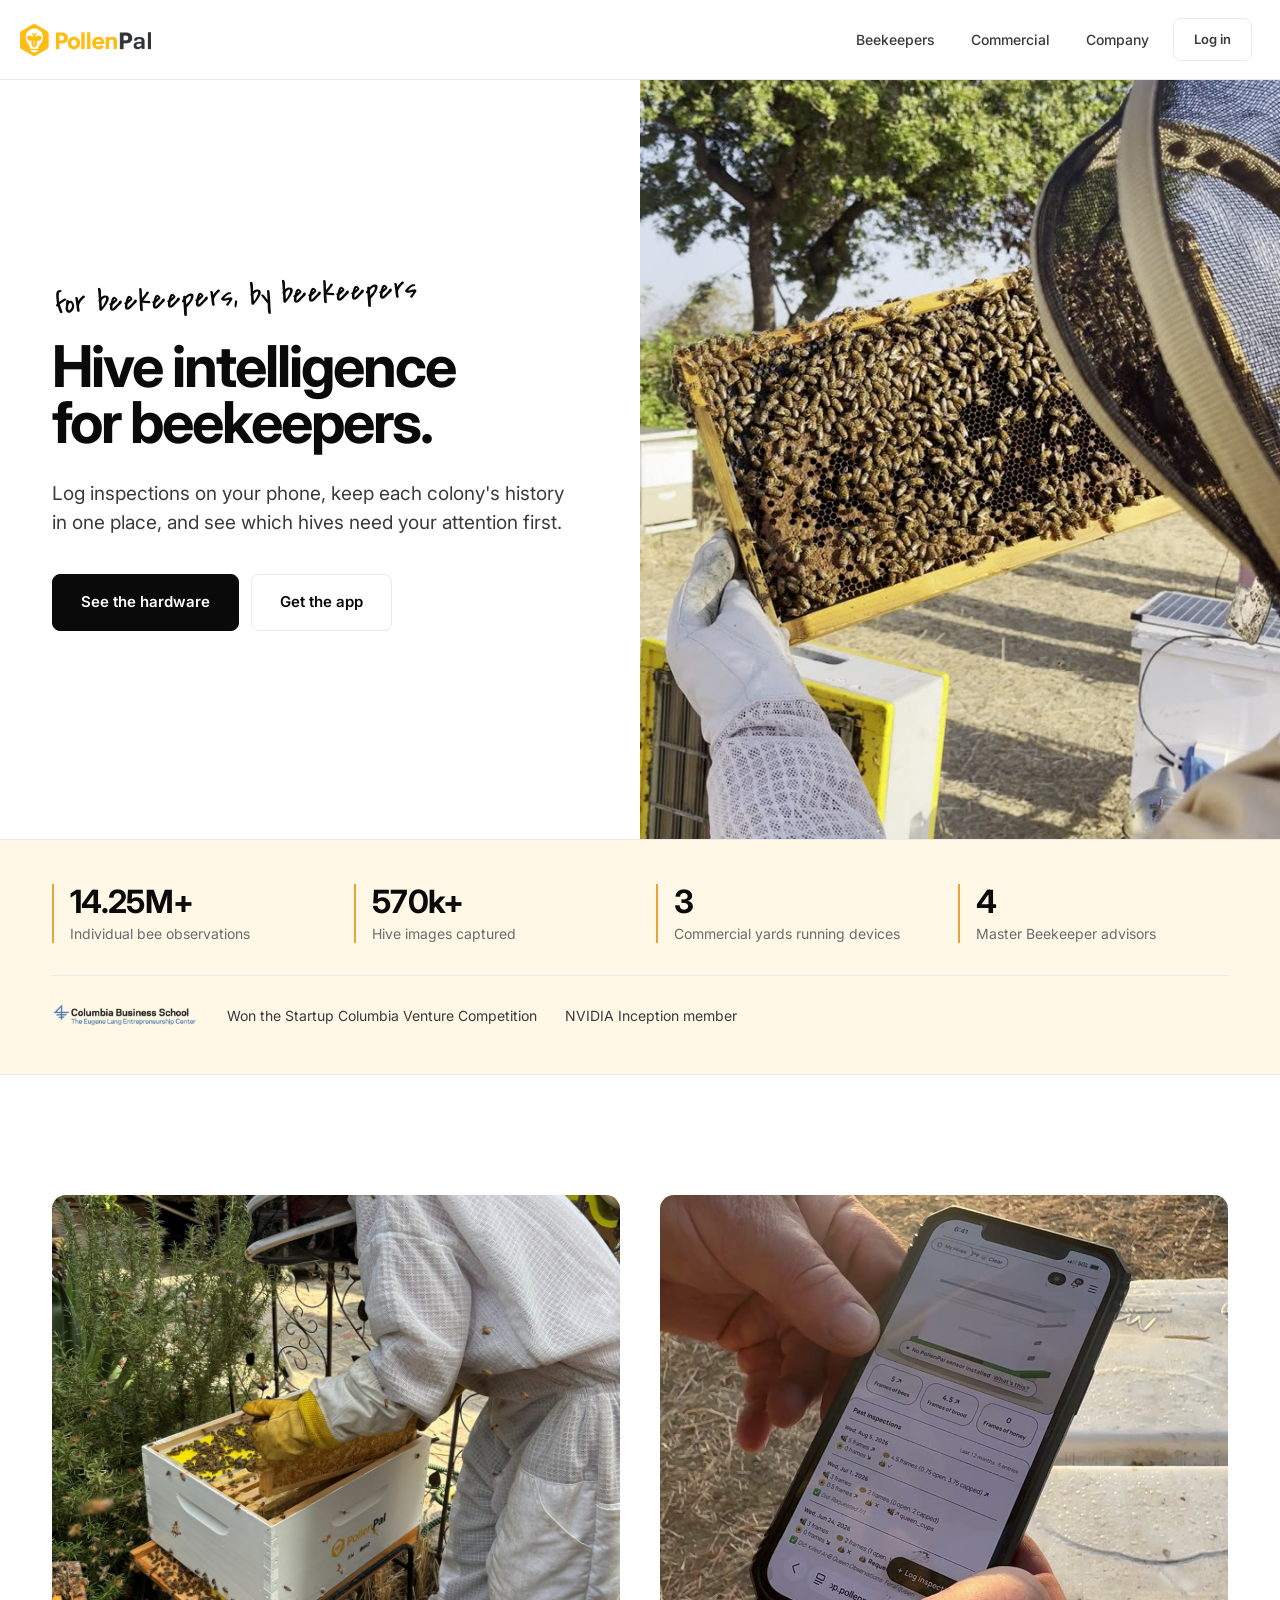
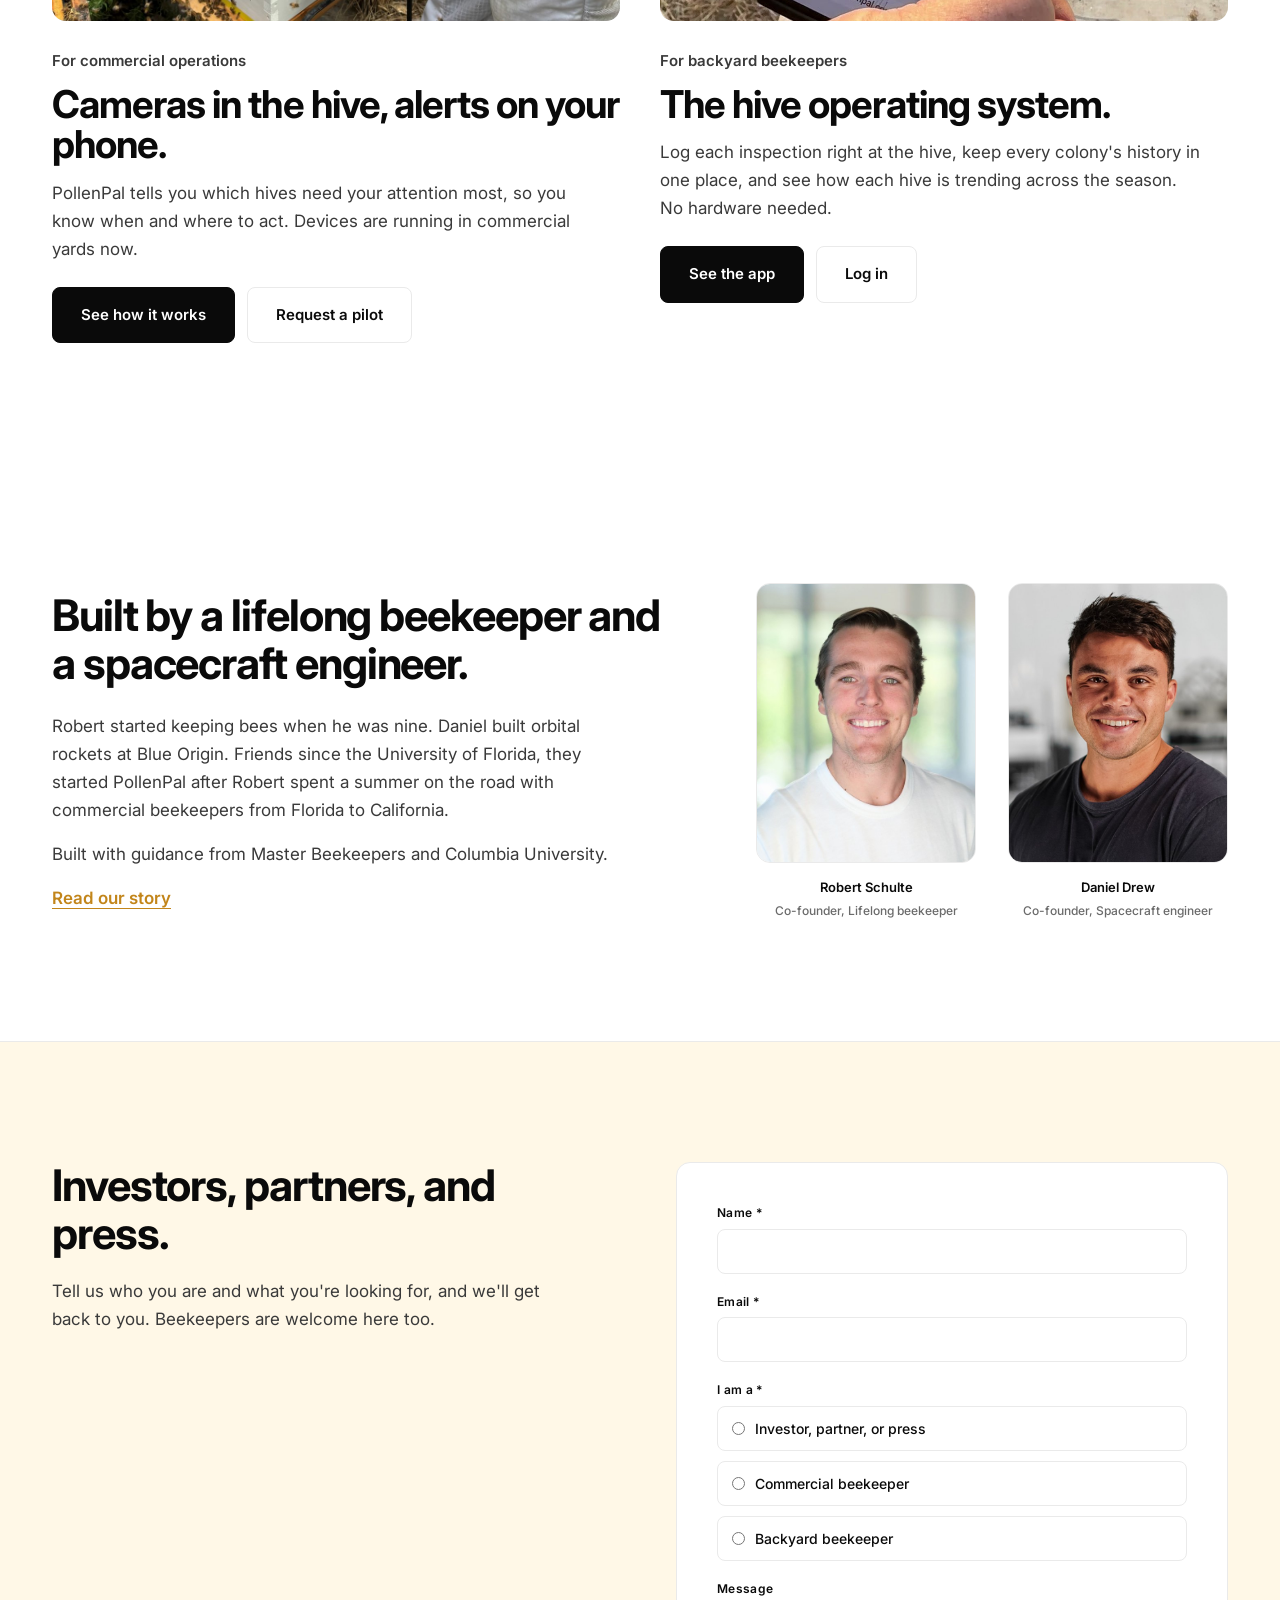
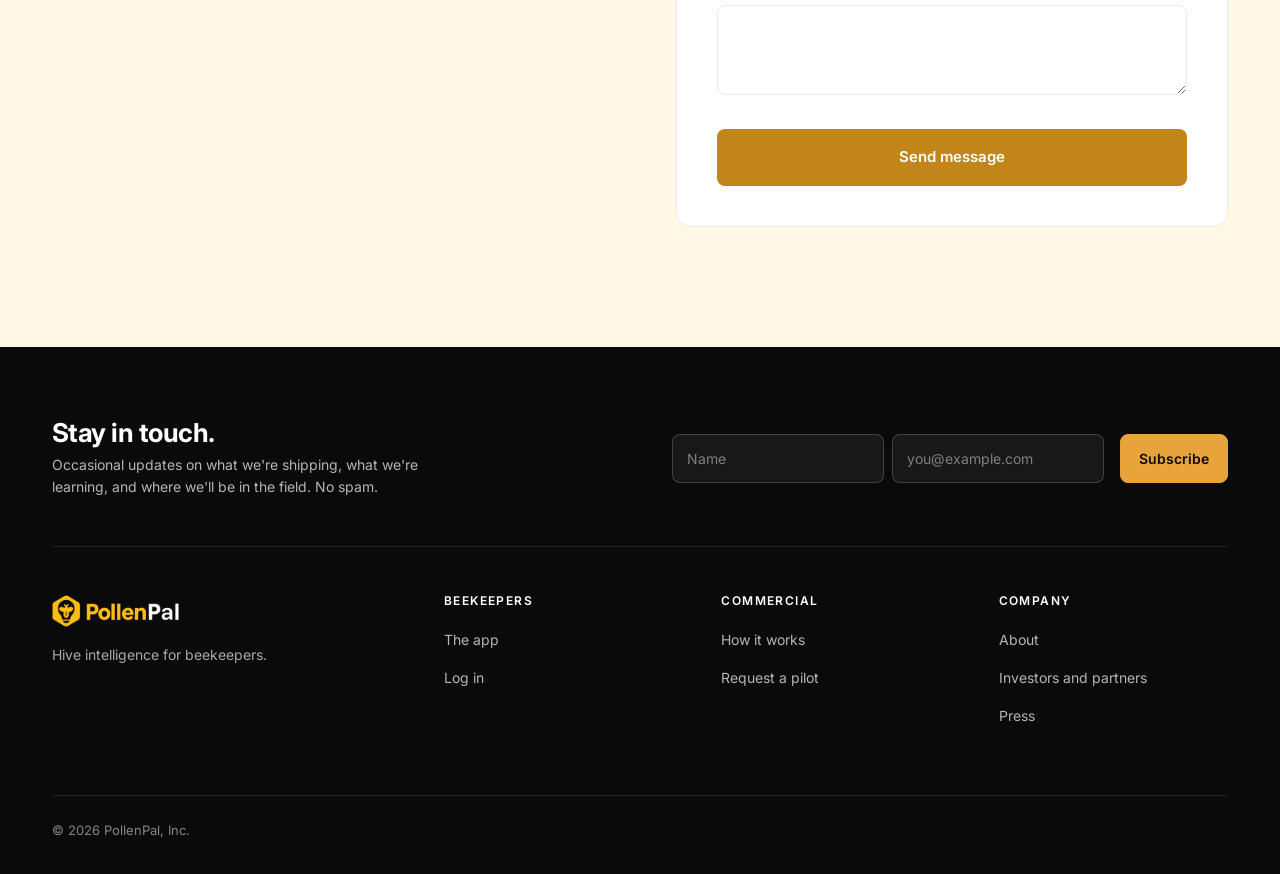
==== commit 1735e4ba: "Homepage headline: "Hive intelligence for beekeepers." Bill's note on the Core Team thread: "practic" ====
--- a/index.html
+++ b/index.html
@@ -27,9 +27,9 @@
     gtag('config', 'G-2QSK1ZT47P');
   </script>
   <!-- End Google Analytics 4 -->
-  <title>PollenPal · Practical tools for beekeepers</title>
-  <meta name="description" content="PollenPal builds practical tools for beekeepers. An inspection app that keeps every hive's history on your phone, and camera monitoring that tells commercial operations which hives need attention first.">
-  <meta property="og:title" content="PollenPal · Practical tools for beekeepers">
+  <title>PollenPal · Hive intelligence for beekeepers</title>
+  <meta name="description" content="PollenPal is hive intelligence for beekeepers. An inspection app that keeps every hive's history on your phone, and camera monitoring that tells commercial operations which hives need attention first.">
+  <meta property="og:title" content="PollenPal · Hive intelligence for beekeepers">
   <meta property="og:description" content="Vision, acoustic, and other sensors that understand and predict beehive health. Devices are live in real hives now.">
   <meta property="og:image" content="/images/home-hero-poster.jpg">
   <link rel="icon" href="/images/logo-icon.png">
@@ -68,7 +68,7 @@
   <section class="home-hero">
     <div class="home-hero-copy">
       <p class="home-lidnote">for beekeepers, by beekeepers</p>
-      <h1>Practical <span class="keep">tools for</span><br>beekeepers.</h1>
+      <h1>Hive intelligence<br>for beekeepers.</h1>
       <p class="lede">Log inspections on your phone, keep each colony's history in one place, and see which hives need your attention first.</p>
       <div class="home-ctas">
         <a href="/commercial#how" class="btn btn-primary">See the hardware</a>
@@ -216,7 +216,7 @@
     <div class="footer-grid">
       <div class="footer-brand">
         <div class="footer-wordmark"><img src="/images/logo-full-inverted.png" alt="PollenPal"></div>
-        <p>Practical tools for beekeepers.</p>
+        <p>Hive intelligence for beekeepers.</p>
       </div>
       <div>
         <h4>Beekeepers</h4>
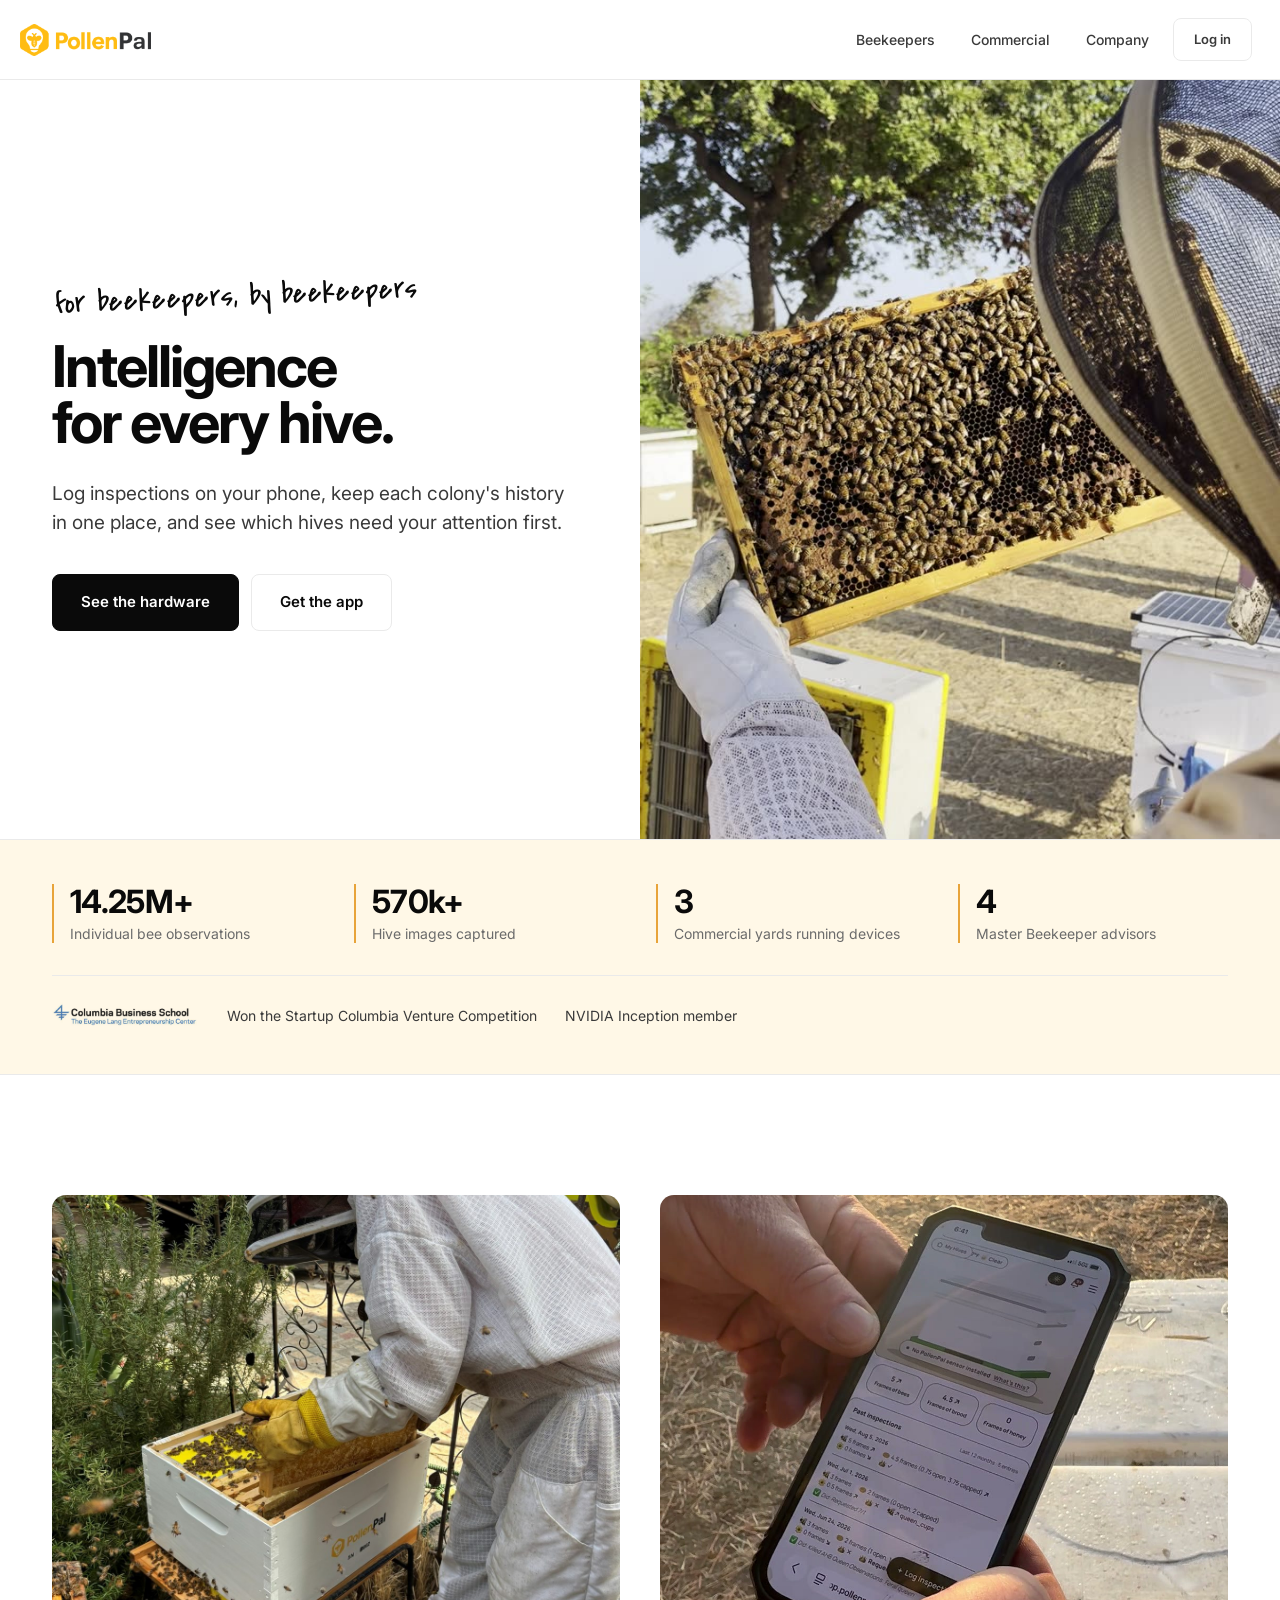
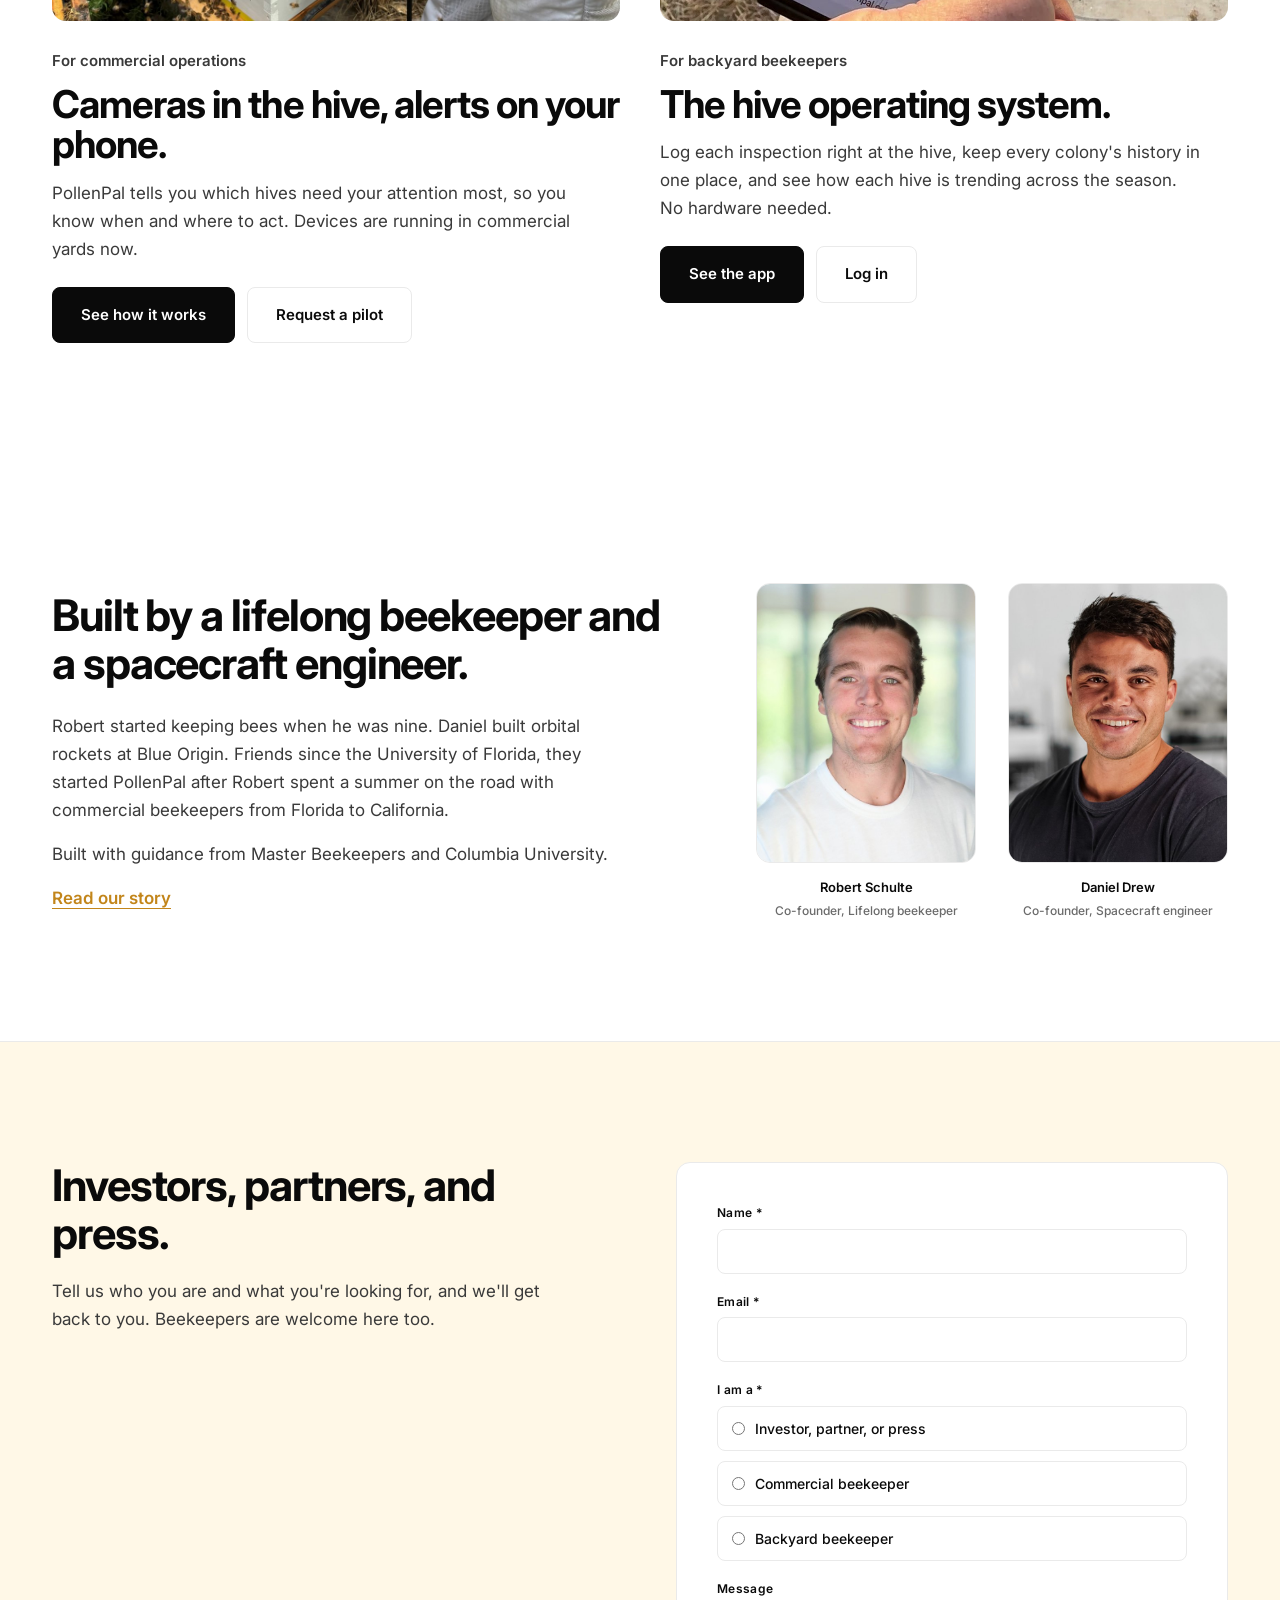
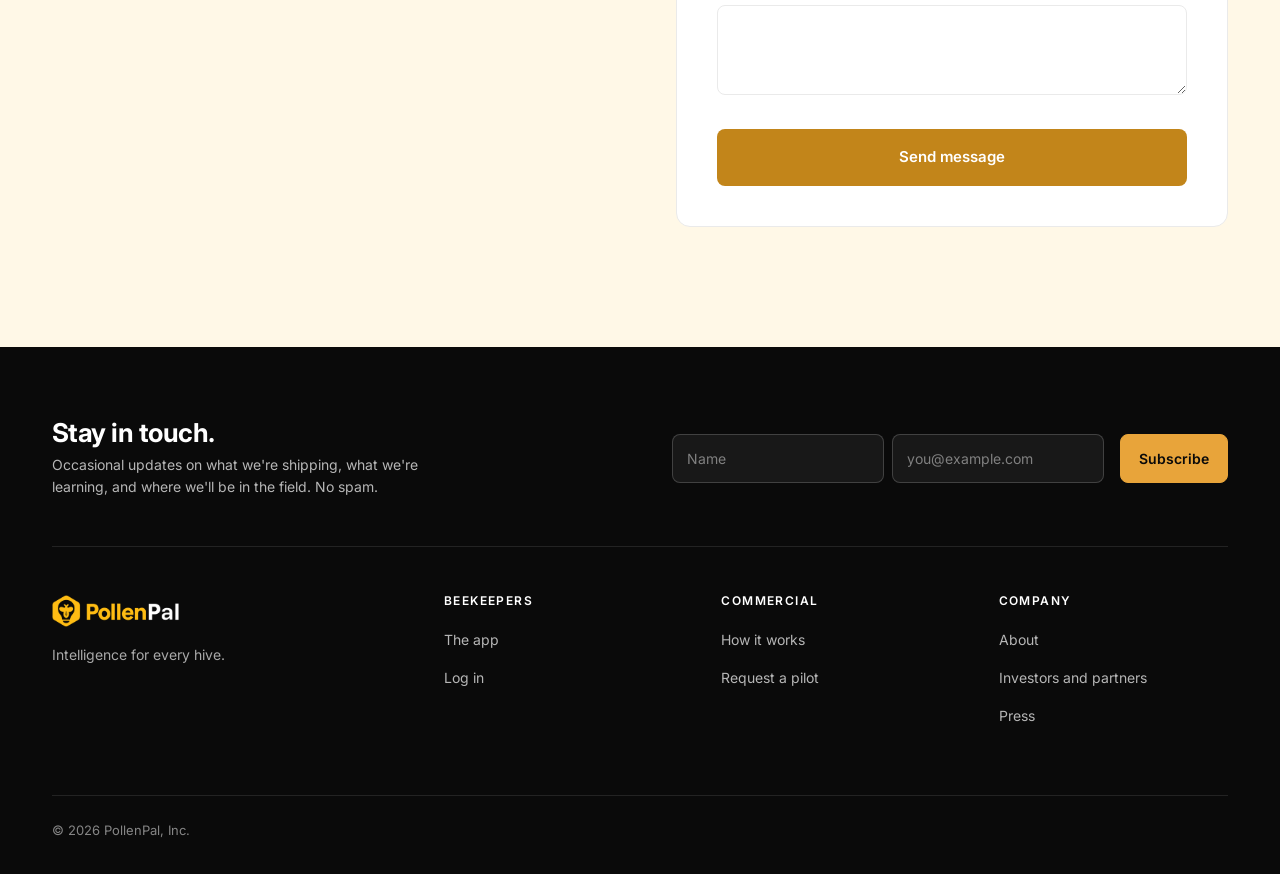
==== commit 2aac4c65: "Homepage headline: "Intelligence for every hive." Bill's line from the Core Team thread, minus "Beek" ====
--- a/index.html
+++ b/index.html
@@ -27,9 +27,9 @@
     gtag('config', 'G-2QSK1ZT47P');
   </script>
   <!-- End Google Analytics 4 -->
-  <title>PollenPal · Hive intelligence for beekeepers</title>
-  <meta name="description" content="PollenPal is hive intelligence for beekeepers. An inspection app that keeps every hive's history on your phone, and camera monitoring that tells commercial operations which hives need attention first.">
-  <meta property="og:title" content="PollenPal · Hive intelligence for beekeepers">
+  <title>PollenPal · Intelligence for every hive</title>
+  <meta name="description" content="PollenPal is intelligence for every hive. An inspection app that keeps every hive's history on your phone, and camera monitoring that tells commercial operations which hives need attention first.">
+  <meta property="og:title" content="PollenPal · Intelligence for every hive">
   <meta property="og:description" content="Vision, acoustic, and other sensors that understand and predict beehive health. Devices are live in real hives now.">
   <meta property="og:image" content="/images/home-hero-poster.jpg">
   <link rel="icon" href="/images/logo-icon.png">
@@ -68,7 +68,7 @@
   <section class="home-hero">
     <div class="home-hero-copy">
       <p class="home-lidnote">for beekeepers, by beekeepers</p>
-      <h1>Hive intelligence<br>for beekeepers.</h1>
+      <h1>Intelligence<br>for every hive.</h1>
       <p class="lede">Log inspections on your phone, keep each colony's history in one place, and see which hives need your attention first.</p>
       <div class="home-ctas">
         <a href="/commercial#how" class="btn btn-primary">See the hardware</a>
@@ -216,7 +216,7 @@
     <div class="footer-grid">
       <div class="footer-brand">
         <div class="footer-wordmark"><img src="/images/logo-full-inverted.png" alt="PollenPal"></div>
-        <p>Hive intelligence for beekeepers.</p>
+        <p>Intelligence for every hive.</p>
       </div>
       <div>
         <h4>Beekeepers</h4>
